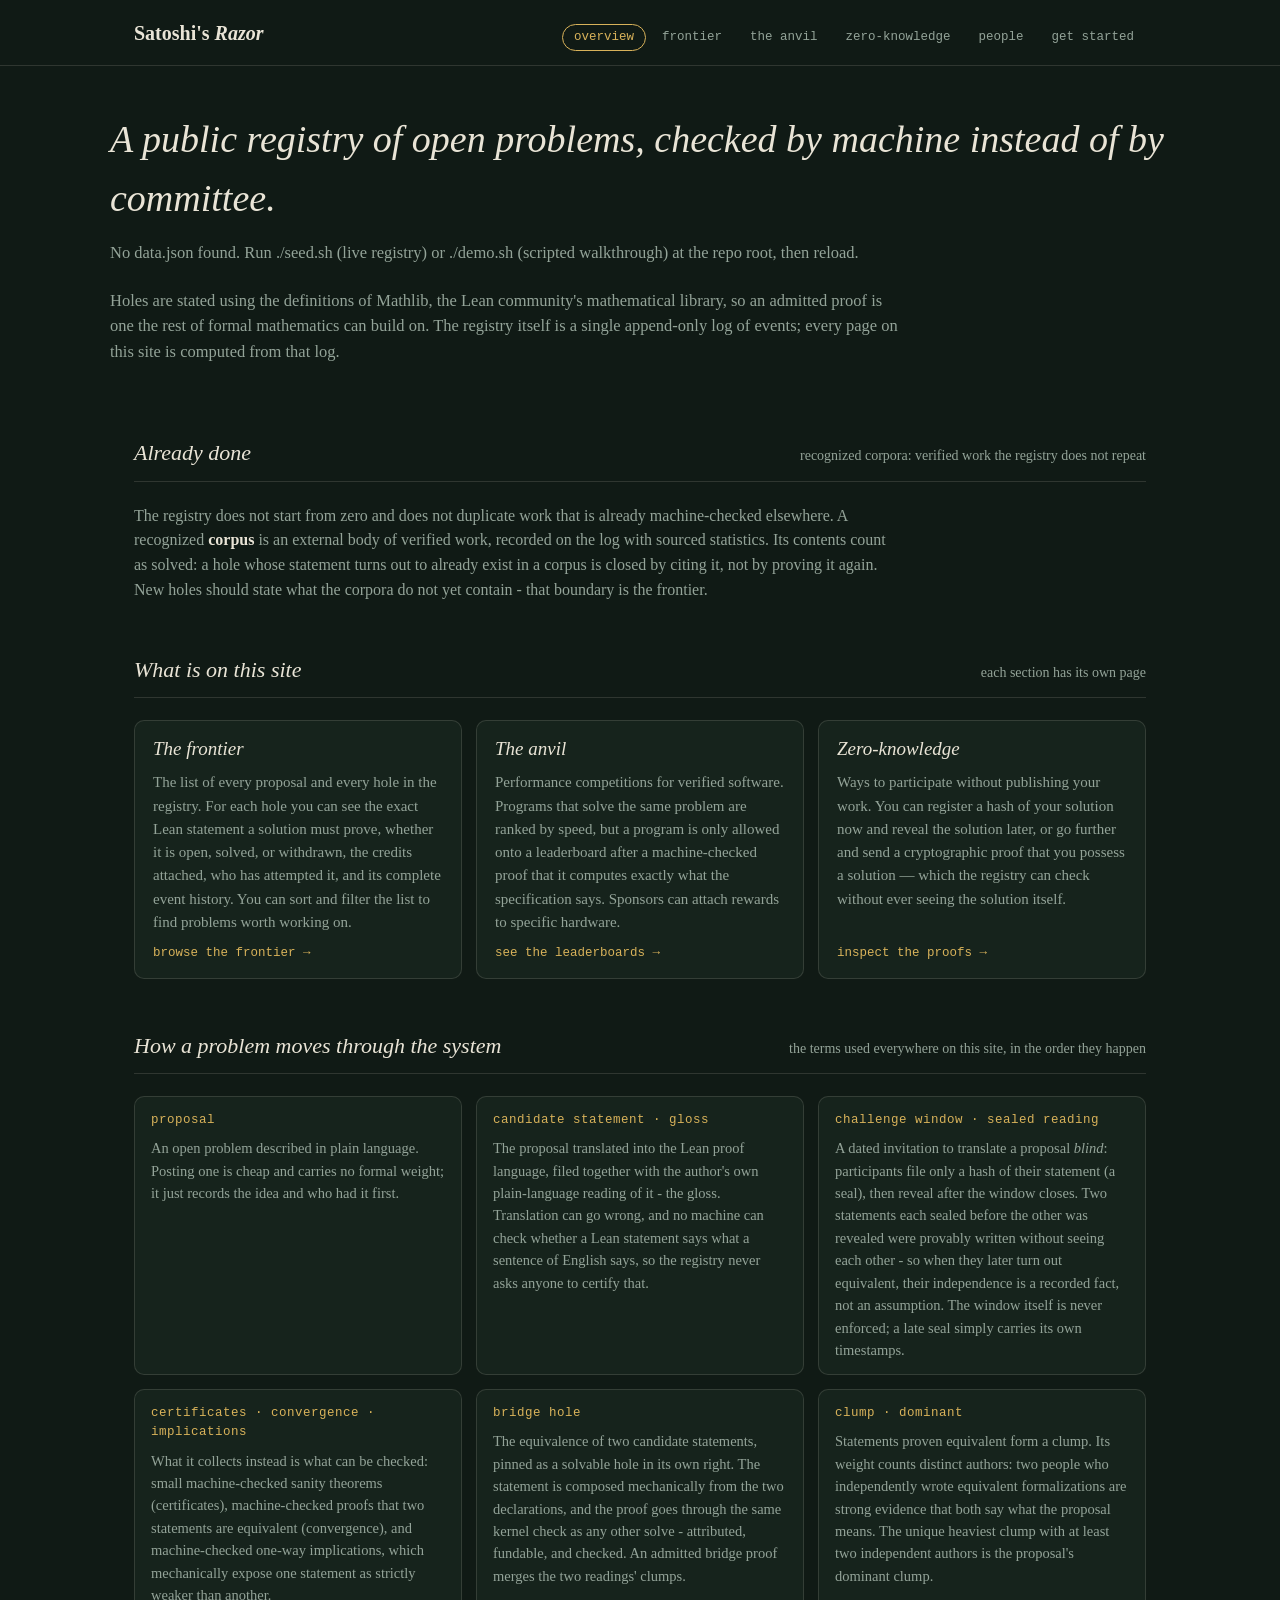
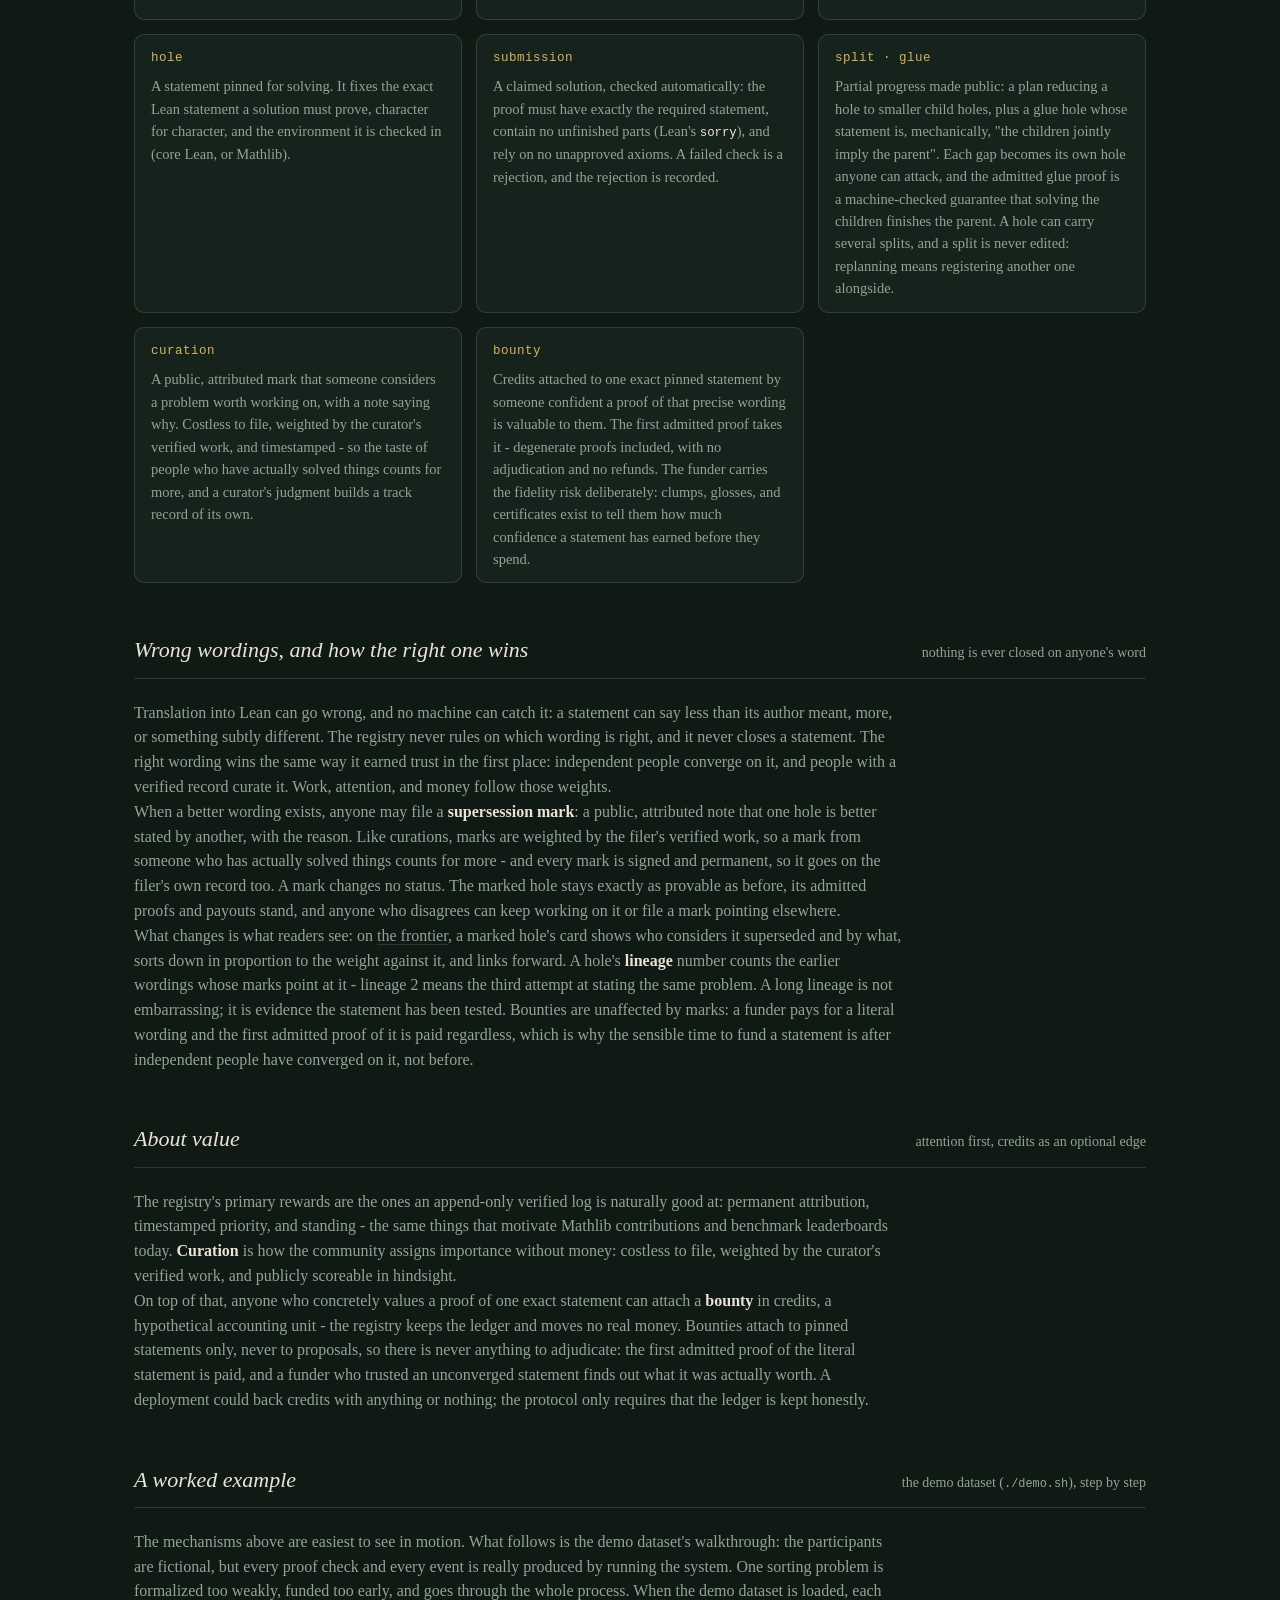
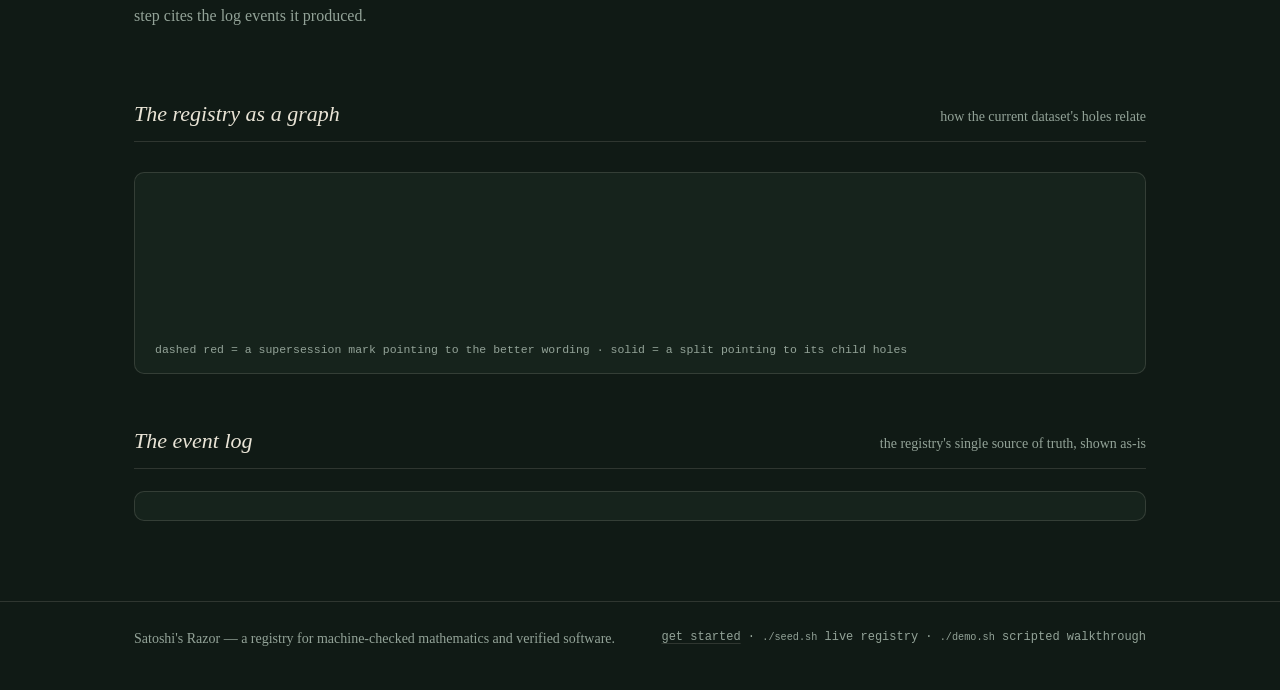
==== site/index.html @ 4e4a7354 "Challenge windows: sealed readings, provable independence, and bridge holes Convergence is only as s" ====
<!DOCTYPE html>
<html lang="en">
<head>
<meta charset="utf-8">
<meta name="viewport" content="width=device-width, initial-scale=1">
<title>Satoshi's Razor — the frontier registry</title>
<meta name="description" content="A public registry of open formal problems, checked by machine instead of by committee. Anyone - human or AI - can attempt a hole; admission is a kernel check, recorded on an append-only log.">
<meta property="og:title" content="Satoshi's Razor — the frontier registry">
<meta property="og:description" content="A public registry of open formal problems, checked by machine instead of by committee. Anyone - human or AI - can attempt a hole; admission is a kernel check, recorded on an append-only log.">
<link rel="icon" type="image/png" sizes="32x32" href="favicon.png">
<link rel="icon" type="image/svg+xml" href="favicon.svg">
<link rel="stylesheet" href="razor.css">
</head>
<body>

<header class="mast">
  <div class="wrap">
    <h1><a href="index.html">Satoshi's <span class="razor">Razor</span></a></h1>
    <nav class="pages"></nav>
  </div>
</header>

<div class="pagehead wrap">
  <h2>A public registry of open problems, checked by machine instead of by committee.</h2>
  <p class="lede">Satoshi's Razor coordinates many people and many AI systems working on formal mathematics
  and verified software at the same time. Its central object is the <strong>hole</strong>: an open problem
  stated precisely in the Lean proof language. Anyone can attempt one, and a claimed solution is checked
  automatically by the Lean proof checker - accepting it requires no trust in whoever sent it.</p>
  <p class="lede">Holes are stated using the definitions of Mathlib, the Lean community's mathematical
  library, so an admitted proof is one the rest of formal mathematics can build on. The registry itself is a
  single append-only log of events; every page on this site is computed from that log.</p>
  <div class="stats" id="stats"></div>
</div>

<section id="sec-featured" style="display:none">
  <div class="wrap">
    <div class="sec-head"><h3>One problem, up close</h3><span class="note">the hole with the largest registered reduction into subproblems</span></div>
    <div class="featured" id="featured"></div>
  </div>
</section>

<section>
  <div class="wrap">
    <div class="sec-head"><h3>Already done</h3><span class="note">recognized corpora: verified work the registry does not repeat</span></div>
    <p class="prose">The registry does not start from zero and does not duplicate work that is already
    machine-checked elsewhere. A recognized <strong>corpus</strong> is an external body of verified work,
    recorded on the log with sourced statistics. Its contents count as solved: a hole whose statement turns
    out to already exist in a corpus is closed by citing it, not by proving it again. New holes should state
    what the corpora do not yet contain - that boundary is the frontier.</p>
    <div class="corpus" id="corpora"></div>
  </div>
</section>

<section>
  <div class="wrap">
    <div class="sec-head"><h3>What is on this site</h3><span class="note">each section has its own page</span></div>
    <div class="overview">
      <div class="card">
        <h4>The frontier</h4>
        <p>The list of every proposal and every hole in the registry. For each hole you can see the exact
        Lean statement a solution must prove, whether it is open, solved, or withdrawn, the credits attached,
        who has attempted it, and its complete event history. You can sort and filter the list to find
        problems worth working on.</p>
        <a class="go" href="frontier.html">browse the frontier →</a>
      </div>
      <div class="card">
        <h4>The anvil</h4>
        <p>Performance competitions for verified software. Programs that solve the same problem are ranked
        by speed, but a program is only allowed onto a leaderboard after a machine-checked proof that it
        computes exactly what the specification says. Sponsors can attach rewards to specific hardware.</p>
        <a class="go" href="anvil.html">see the leaderboards →</a>
      </div>
      <div class="card">
        <h4>Zero-knowledge</h4>
        <p>Ways to participate without publishing your work. You can register a hash of your solution now
        and reveal the solution later, or go further and send a cryptographic proof that you possess a
        solution — which the registry can check without ever seeing the solution itself.</p>
        <a class="go" href="zk.html">inspect the proofs →</a>
      </div>
    </div>
  </div>
</section>

<section>
  <div class="wrap">
    <div class="sec-head"><h3>How a problem moves through the system</h3><span class="note">the terms used everywhere on this site, in the order they happen</span></div>
    <dl class="terms">
      <div><dt>proposal</dt>
        <dd>An open problem described in plain language. Posting one is cheap and carries no formal weight;
        it just records the idea and who had it first.</dd></div>
      <div><dt>candidate statement · gloss</dt>
        <dd>The proposal translated into the Lean proof language, filed together with the author's own
        plain-language reading of it - the gloss. Translation can go wrong, and no machine can check whether
        a Lean statement says what a sentence of English says, so the registry never asks anyone to certify
        that.</dd></div>
      <div><dt>challenge window · sealed reading</dt>
        <dd>A dated invitation to translate a proposal <em>blind</em>: participants file only a hash of
        their statement (a seal), then reveal after the window closes. Two statements each sealed before
        the other was revealed were provably written without seeing each other - so when they later turn
        out equivalent, their independence is a recorded fact, not an assumption. The window itself is
        never enforced; a late seal simply carries its own timestamps.</dd></div>
      <div><dt>certificates · convergence · implications</dt>
        <dd>What it collects instead is what can be checked: small machine-checked sanity theorems
        (certificates), machine-checked proofs that two statements are equivalent (convergence), and
        machine-checked one-way implications, which mechanically expose one statement as strictly weaker
        than another.</dd></div>
      <div><dt>bridge hole</dt>
        <dd>The equivalence of two candidate statements, pinned as a solvable hole in its own right. The
        statement is composed mechanically from the two declarations, and the proof goes through the same
        kernel check as any other solve - attributed, fundable, and checked. An admitted bridge proof
        merges the two readings' clumps.</dd></div>
      <div><dt>clump · dominant</dt>
        <dd>Statements proven equivalent form a clump. Its weight counts distinct authors: two people who
        independently wrote equivalent formalizations are strong evidence that both say what the proposal
        means. The unique heaviest clump with at least two independent authors is the proposal's dominant
        clump.</dd></div>
      <div><dt>hole</dt>
        <dd>A statement pinned for solving. It fixes the exact Lean statement a solution must prove,
        character for character, and the environment it is checked in (core Lean, or Mathlib).</dd></div>
      <div><dt>submission</dt>
        <dd>A claimed solution, checked automatically: the proof must have exactly the required statement,
        contain no unfinished parts (Lean's <code>sorry</code>), and rely on no unapproved axioms. A failed
        check is a rejection, and the rejection is recorded.</dd></div>
      <div><dt>split · glue</dt>
        <dd>Partial progress made public: a plan reducing a hole to smaller child holes, plus a glue hole
        whose statement is, mechanically, "the children jointly imply the parent". Each gap becomes its own
        hole anyone can attack, and the admitted glue proof is a machine-checked guarantee that solving the
        children finishes the parent. A hole can carry several splits, and a split is never edited:
        replanning means registering another one alongside.</dd></div>
      <div><dt>curation</dt>
        <dd>A public, attributed mark that someone considers a problem worth working on, with a note saying
        why. Costless to file, weighted by the curator's verified work, and timestamped - so the taste of
        people who have actually solved things counts for more, and a curator's judgment builds a track
        record of its own.</dd></div>
      <div><dt>bounty</dt>
        <dd>Credits attached to one exact pinned statement by someone confident a proof of that precise
        wording is valuable to them. The first admitted proof takes it - degenerate proofs included, with no
        adjudication and no refunds. The funder carries the fidelity risk deliberately: clumps, glosses, and
        certificates exist to tell them how much confidence a statement has earned before they spend.</dd></div>
    </dl>
  </div>
</section>

<section>
  <div class="wrap">
    <div class="sec-head"><h3>Wrong wordings, and how the right one wins</h3><span class="note">nothing is ever closed on anyone's word</span></div>
    <p class="prose">Translation into Lean can go wrong, and no machine can catch it: a statement can say
    less than its author meant, more, or something subtly different. The registry never rules on which
    wording is right, and it never closes a statement. The right wording wins the same way it earned trust
    in the first place: independent people converge on it, and people with a verified record curate it.
    Work, attention, and money follow those weights.</p>
    <p class="prose">When a better wording exists, anyone may file a <strong>supersession mark</strong>: a
    public, attributed note that one hole is better stated by another, with the reason. Like curations,
    marks are weighted by the filer's verified work, so a mark from someone who has actually solved things
    counts for more - and every mark is signed and permanent, so it goes on the filer's own record too. A
    mark changes no status. The marked hole stays exactly as provable as before, its admitted proofs and
    payouts stand, and anyone who disagrees can keep working on it or file a mark pointing elsewhere.</p>
    <p class="prose">What changes is what readers see: on <a href="frontier.html">the frontier</a>, a marked
    hole's card shows who considers it superseded and by what, sorts down in proportion to the weight
    against it, and links forward. A hole's <strong>lineage</strong> number counts the earlier wordings
    whose marks point at it - lineage 2 means the third attempt at stating the same problem. A long lineage
    is not embarrassing; it is evidence the statement has been tested. Bounties are unaffected by marks: a
    funder pays for a literal wording and the first admitted proof of it is paid regardless, which is why
    the sensible time to fund a statement is after independent people have converged on it, not before.</p>
  </div>
</section>

<section>
  <div class="wrap">
    <div class="sec-head"><h3>About value</h3><span class="note">attention first, credits as an optional edge</span></div>
    <p class="prose">The registry's primary rewards are the ones an append-only verified log is naturally
    good at: permanent attribution, timestamped priority, and standing - the same things that motivate
    Mathlib contributions and benchmark leaderboards today. <strong>Curation</strong> is how the community
    assigns importance without money: costless to file, weighted by the curator's verified work, and
    publicly scoreable in hindsight.</p>
    <p class="prose">On top of that, anyone who concretely values a proof of one exact statement can attach
    a <strong>bounty</strong> in credits, a hypothetical accounting unit - the registry keeps the ledger and
    moves no real money. Bounties attach to pinned statements only, never to proposals, so there is never
    anything to adjudicate: the first admitted proof of the literal statement is paid, and a funder who
    trusted an unconverged statement finds out what it was actually worth. A deployment could back credits
    with anything or nothing; the protocol only requires that the ledger is kept honestly.</p>
  </div>
</section>

<section id="example">
  <div class="wrap">
    <div class="sec-head"><h3>A worked example</h3><span class="note">the demo dataset (<code>./demo.sh</code>), step by step</span></div>
    <p class="prose">The mechanisms above are easiest to see in motion. What follows is the demo dataset's
    walkthrough: the participants are fictional, but every proof check and every event is really produced by
    running the system. One sorting problem is formalized too weakly, funded too early, and goes through the
    whole process. When the demo dataset is loaded, each step cites the log events it produced.</p>
    <div class="walkthrough" id="examplebody"></div>
  </div>
</section>

<section>
  <div class="wrap">
    <div class="sec-head"><h3>The registry as a graph</h3><span class="note">how the current dataset's holes relate</span></div>
    <div class="board">
      <svg id="graph" role="img" aria-label="Graph of the registry's holes: supersession marks pointing to better wordings, and splits pointing to their child holes."></svg>
      <div class="cap">dashed red = a supersession mark pointing to the better wording · solid = a split pointing to its child holes</div>
    </div>
  </div>
</section>

<section>
  <div class="wrap">
    <div class="sec-head"><h3>The event log</h3><span class="note">the registry's single source of truth, shown as-is</span></div>
    <div class="ledger" id="ledger" tabindex="0"></div>
  </div>
</section>

<footer>
  <div class="wrap">
    <span>Satoshi's Razor — a registry for machine-checked mathematics and verified software.</span>
    <span class="right"><a href="download.html">get started</a> · <code>./seed.sh</code> live registry · <code>./demo.sh</code> scripted walkthrough</span>
  </div>
</footer>

<script src="razor.js"></script>
<script>
loadData(S => {
  const holes = Object.values(S.holes);
  const pool = holes.reduce((a, h) => a + h.pool, 0)
    + Object.values(S.challenges).reduce((a, c) => a + c.pool + Object.values(c.arch_pools || {}).reduce((x, y) => x + y, 0), 0);
  // Lead with the numbers this dataset can actually back; a zero is not a
  // headline, so zero-valued stats are dropped rather than displayed.
  const backlogN = Object.values(S.proposals || {})
    .filter(p => !(p.statements || []).length && !curationWeight(S, p.id)).length;
  $('stats').innerHTML = [
    [S.events.length, 'events on the log'],
    [Object.keys(S.proposals || {}).length, 'proposals'],
    [backlogN, 'theorems awaiting formalization'],
    [holes.filter(h => h.status === 'open').length, 'holes open'],
    [holes.filter(h => h.status === 'solved').length, 'holes solved'],
    [(S.curations || []).length, 'curations filed'],
    [holes.filter(h => (h.superseded_by || []).length).length, 'statements marked superseded'],
    [pool, 'credits in bounties'],
  ].filter(([b]) => b > 0)
   .map(([b, l]) => `<div class="stat"><b>${b.toLocaleString()}</b>${l}</div>`).join('');

  // ── featured problem: the hole with the largest registered reduction ──
  const featured = holes
    .filter(h => (h.splits || []).length)
    .map(h => ({ h, size: h.splits.reduce((a, sp) => a + sp.children.length, 0) }))
    .sort((a, b) => b.size - a.size)[0]?.h;
  if (featured) {
    const sp = featured.splits.slice().sort((a, b) => b.children.length - a.children.length)[0];
    const parts = [...sp.children.map(([c, st]) => [c, st, '']), [sp.glue[0], sp.glue[1], ' (the glue: children jointly imply the parent)']];
    const done = parts.filter(([, st]) => st === 'solved').length;
    const informal = informalOf(S, featured);
    $('sec-featured').style.display = '';
    $('featured').innerHTML = `
      <div class="row1">${holeLink(featured.id)} ${chip(featured.status)}
        ${featured.env === 'mathlib' ? '<span class="badge blue">Mathlib environment</span>' : ''}</div>
      <h3>${esc(prettyMath(featured.title))}</h3>
      ${informal ? `<p class="informal">${esc(prettyMath(informal))}</p>` : ''}
      <p class="prose">Split ${esc(sp.id)}${sp.author ? ` by ${esc(sp.author)}` : ''} reduces it to
      ${sp.children.length} subproblem${sp.children.length > 1 ? 's' : ''} plus a machine-checked glue proof
      — ${done} of ${parts.length} part${parts.length > 1 ? 's' : ''} solved so far. Each part is a hole
      anyone can attack on its own:</p>
      <div class="parts">${parts.map(([c, st, note]) =>
        `<a class="part ${esc(st)}" href="hole.html?id=${encodeURIComponent(c)}" title="${esc((S.holes[c] || {}).title || c)}${esc(note)}">${st === 'solved' ? '✓' : '○'} ${esc(c)}</a>`).join('')}</div>
      <a class="go" href="hole.html?id=${encodeURIComponent(featured.id)}">the full record: the exact statement, every split, every attempt →</a>`;
  }

  const corpora = Object.values(S.corpora || {});
  $('corpora').innerHTML = corpora.map(c => `<article class="card">
    <h4><a href="${esc(c.url)}">${esc(c.name)}</a></h4>
    <div class="cstats">${c.stats.map(([k, v]) => `<span><b>${esc(v)}</b>${esc(k)}</span>`).join('')}</div>
    <p class="prop-body">${esc(c.note)}</p>
    <div class="src">source: ${esc(c.source)} · read on ${esc(c.as_of)}</div>
  </article>`).join('') || '<p class="lede">No corpora recognized yet.</p>';

  renderLedgerInto('ledger', S.events);

  // ── the worked example (demo dataset narrative) ─────────────────
  const seqOf = (pred) => S.events.filter(pred).map(e => `#${e.seq}`);
  const beats = [
    { tone: '', when: 'propose · curate', title: 'A problem is proposed, and a company flags why it matters',
      body: 'Proposal PRP-100 says: <em>“there is a provably correct sorting function.”</em> Posting it costs nothing and proves nothing; it records the idea and the date. sortware-inc curates it - a public, attributed note that a machine-checked sort is worth real money to them. Curation is costless, but it is signed and permanent, so a curator\'s judgment builds a track record.',
      evs: seqOf(e => (e.type === 'propose' && e.id === 'PRP-100') || (e.type === 'curate' && e.target === 'PRP-100')) },
    { tone: 'bad', when: 'formalize', title: 'dave\'s formalization says less than his gloss claims',
      body: 'dave translates the proposal into Lean as statement STM-101, filing it with his gloss: <em>“there is a function that sorts every list.”</em> But his Lean statement requires only that the function\'s output be <em>sorted</em> - it forgets to require that the output contain the same elements as the input. Nobody notices yet.',
      evs: seqOf(e => e.type === 'formalize' && e.id === 'STM-101') },
    { tone: 'bad', when: 'fund', title: 'sortware-inc trusts the gloss and puts a bounty on the exact statement',
      body: 'A bounty attaches to one pinned statement, never to a proposal, and it pays whoever proves the literal wording - no adjudication, no refunds. The frontier showed sortware-inc everything it needed: STM-101 was a clump of one, with no independent formalization agreeing with it. They funded 2,000 credits anyway.',
      evs: seqOf(e => e.type === 'fund' && e.target === 'RZR-103') },
    { tone: 'bad', when: 'submit · verify · payout', title: 'Ordinary proof search finds the two-line proof - and takes the bounty',
      body: 'mallory submits the function that returns the empty list for every input. An empty list is sorted, so this satisfies STM-101 exactly as written; the checker admits it in milliseconds and the check time goes on the log. mallory is paid the full 2,000 - correctly. sortware-inc paid for the literal statement and received exactly a proof of the literal statement. The loss lands on the party who chose to trust an unconverged wording, and the lesson is public and priced: fund a statement after a clump forms around it, not before. The registry never had to rule on anything.',
      evs: seqOf(e => e.submission === 'SUB-103' || (e.type === 'payout' && e.target === 'RZR-103')) },
    { tone: 'good', when: 'formalize ×2 · converge', title: 'Two people independently write the corrected statement, and a clump forms',
      body: 'alice and bob each formalize the corrected reading - the output is sorted <em>and</em> is a rearrangement of the input - without seeing each other\'s work, and each files their own gloss. Their statements even use different definitions of “sorted”. A machine-checked proof (<code>v2_convergence</code>) shows the two statements are equivalent, so they form one clump of weight 2: two independent authors. That is the strongest evidence this system can produce that a formalization is faithful. Sanity certificates are recorded alongside.',
      evs: seqOf(e => e.type === 'converge' || e.type === 'certify') },
    { tone: 'good', when: 'implies', title: 'The implication order places dave\'s statement strictly below the clump\'s',
      body: 'A machine-checked proof (<code>v2_implies_v1</code>) shows the clump\'s statement implies dave\'s. The converse has no proof - and cannot have an easy one, since dave\'s statement is satisfied by the empty-list function while the clump\'s demands a real sorting function. Strictly weaker, established by the kernel rather than by argument.',
      evs: seqOf(e => e.type === 'implies') },
    { tone: 'bad', when: 'supersede ×2', title: 'alice and bob mark the weak hole superseded - nothing closes',
      body: 'alice and bob each file a supersession mark: a public, attributed note that RZR-103 is better stated by RZR-103v2, the clump\'s hole, with the reason. The registry issued no verdict and closed nothing - RZR-103 stays provable, mallory\'s proof and payout stand, and the facts (proven true, weight 1, milliseconds to check, strictly weaker than the dominant clump) were already on the log for anyone to read. The marks just make the community\'s reading visible and weighted: readers see who considers the wording dead and why, and the frontier sorts it down accordingly.',
      evs: seqOf(e => e.type === 'supersede') },
    { tone: 'gold', when: 'fund · verify ×3 · payout', title: 'The funder waits for convergence this time - and the parts are solved',
      body: 'sortware-inc funds RZR-103v2, whose statement two people independently converged on. grace\'s machine-checked split reduces it to two child holes plus a glue proof; heidi solves the first child, ivan the second, and the main result follows from the glue. heidi\'s admitted proof of the pinned statement takes the bounty - by exactly the same no-adjudication rule that paid mallory. The rule did not change; the funder\'s information did.',
      evs: seqOf(e => ['SUB-103a', 'SUB-103b', 'SUB-103v2', 'SUB-103g'].includes(e.submission) || (e.type === 'fund' && e.target === 'RZR-103v2') || (e.type === 'payout' && e.target === 'RZR-103v2')) },
    { tone: '', when: 'submit · verify', title: 'An incomplete proof is rejected',
      body: 'Two related holes remain open, one carrying a small bounty and two curations. mallory attempts one with a proof that still contains Lean\'s <code>sorry</code> placeholder - an unfinished part. The checker detects it and rejects the submission. Rejections are recorded on the log like everything else.',
      evs: seqOf(e => e.submission === 'SUB-104x') },
    { tone: 'gold', when: 'commit · reveal · verify', title: 'Afterword: nina solves a hole without showing her work first',
      body: 'nina registers a hash of her proof file, which establishes when she had it without showing it to anyone. Later she reveals the file; the registry confirms it matches the hash, checks the proof, and accepts it. On the <a href="zk.html">zero-knowledge page</a>, peggy goes one step further and is paid without ever revealing her solution at all.',
      evs: seqOf(e => e.submission === 'SUB-106' || (e.type === 'commit' && e.id === 'SUB-106') || (e.type === 'reveal' && e.submission === 'SUB-106')) },
  ];
  $('examplebody').innerHTML = beats.map(b => `<div class="beat ${b.tone}">
    <div class="when">${esc(b.when)}</div>
    <h4>${b.title}</h4>
    <p>${b.body}</p>
    <div class="evs">${b.evs.map(x => `<span class="ev">event ${esc(x)}</span>`).join('')}</div>
  </div>`).join('');

  // ── the registry as a graph: supersession + split edges over ALL holes ──
  const byId = Object.fromEntries(holes.map(h => [h.id, h]));
  const edges = [];
  const seen = new Set();
  const addEdge = (from, to, kind) => {
    const key = `${from}|${to}|${kind}`;
    if (byId[to] && !seen.has(key)) { seen.add(key); edges.push({ from, to, kind }); }
  };
  for (const h of holes) {
    for (const [, r] of (h.superseded_by || [])) addEdge(h.id, r, 'supersede');
    for (const sp of (h.splits || []))
      for (const c of sp.children) addEdge(h.id, c[0], 'decompose');
  }
  const inGraph = new Set(edges.flatMap(e => [e.from, e.to]));
  if (!inGraph.size) { $('graph').closest('section').style.display = 'none'; }
  else {
    const depth = {};
    const dfs = (id) => {
      if (id in depth) return depth[id];
      const preds = edges.filter(e => e.to === id);
      depth[id] = preds.length ? 1 + Math.max(...preds.map(e => dfs(e.from))) : 0;
      return depth[id];
    };
    inGraph.forEach(dfs);
    const cols = {};
    inGraph.forEach(id => (cols[depth[id]] ||= []).push(id));
    const tallest = Math.max(...Object.values(cols).map(ids => ids.length));
    const W = 940, colW = W / Object.keys(cols).length, H = Math.max(250, tallest * 64);
    const pos = {};
    Object.entries(cols).forEach(([d, ids]) => {
      ids.sort();
      ids.forEach((id, i) => { pos[id] = { x: colW * d + colW / 2, y: (H / (ids.length + 1)) * (i + 1) + 14 }; });
    });
    const color = { open: 'var(--open)', solved: 'var(--solved)' };
    let svg = '';
    for (const e of edges) {
      const a = pos[e.from], b = pos[e.to];
      const mx = (a.x + b.x) / 2, wob = (e.to.charCodeAt(e.to.length - 1) % 2 ? 14 : -12);
      svg += `<path class="gedge ${e.kind}" d="M ${a.x + 62} ${a.y} Q ${mx} ${(a.y + b.y) / 2 + wob} ${b.x - 62} ${b.y}"/>`;
      if (e.kind === 'supersede')
        svg += `<text class="gedge-label" x="${mx}" y="${(a.y + b.y) / 2 + wob - 6}" text-anchor="middle">marked superseded by</text>`;
    }
    for (const id of inGraph) {
      const h = byId[id], p = pos[id];
      const [glyph] = CHIP[h.status];
      svg += `<a href="hole.html?id=${encodeURIComponent(id)}"><g class="gnode">
        <title>${esc(prettyMath(h.title))}</title>
        <ellipse cx="${p.x}" cy="${p.y}" rx="64" ry="26" fill="var(--bg)" stroke="${color[h.status]}" stroke-width="1.8"/>
        <text x="${p.x}" y="${p.y - 1}" text-anchor="middle">${esc(id)}</text>
        <text class="sub" x="${p.x}" y="${p.y + 13}" text-anchor="middle">${glyph} ${h.status}</text>
      </g></a>`;
    }
    $('graph').setAttribute('viewBox', `0 0 ${W} ${H + 20}`);
    $('graph').innerHTML = svg;
  }
});
</script>
</body>
</html>
---- site/razor.css ----
:root {
  --bg: #101A15;
  --surface: #16231C;
  --surface-2: #1B2B22;
  --chalk: #E9E4D6;
  --muted: #93A398;
  --faint: rgba(233, 228, 214, 0.14);
  --solved: #348AC9;
  --open: #B98A24;
  --danger: #C85850;
  --gold: #D8B25A;
  --serif: "Iowan Old Style", Palatino, "Palatino Linotype", Georgia, serif;
  --mono: "SF Mono", ui-monospace, Menlo, Consolas, monospace;
}
* { box-sizing: border-box; margin: 0; }
html { scroll-behavior: smooth; }
@media (prefers-reduced-motion: reduce) { html { scroll-behavior: auto; } }
body { background: var(--bg); color: var(--chalk); font-family: var(--serif); font-size: 17px; line-height: 1.55; }
a { color: inherit; text-decoration-color: var(--faint); text-underline-offset: 3px; }
a:hover { text-decoration-color: var(--gold); }
:focus-visible { outline: 2px solid var(--gold); outline-offset: 2px; border-radius: 2px; }
code { font-family: var(--mono); font-size: 0.85em; }
.wrap { max-width: 1060px; margin: 0 auto; padding: 0 24px; }

/* masthead + nav */
header.mast { border-bottom: 1px solid var(--faint); padding: 18px 0 14px; }
.mast .wrap { display: flex; align-items: baseline; gap: 18px; flex-wrap: wrap; }
.mast h1 { font-size: 20px; font-weight: 600; white-space: nowrap; }
.mast h1 .razor { font-style: italic; }
.mast h1 a { text-decoration: none; }
nav.pages { display: flex; gap: 4px; flex-wrap: wrap; margin-left: auto; font-family: var(--mono); font-size: 12.5px; }
nav.pages a { padding: 3px 11px; border-radius: 999px; text-decoration: none; color: var(--muted); border: 1px solid transparent; }
nav.pages a:hover { color: var(--chalk); border-color: var(--faint); }
nav.pages a.here { color: var(--gold); border-color: var(--gold); }

/* page head */
.pagehead { padding: 44px 0 6px; }
.pagehead h2 { font-size: clamp(26px, 4vw, 38px); font-weight: 500; font-style: italic; }
.pagehead p.lede { color: var(--muted); max-width: 48em; margin-top: 12px; font-size: 16.5px; }
.pagehead p.lede code { color: var(--chalk); }

section { padding: 40px 0 10px; }
.sec-head { display: flex; align-items: baseline; gap: 14px; border-bottom: 1px solid var(--faint); padding-bottom: 10px; margin-bottom: 22px; }
.sec-head h3 { font-size: 22px; font-weight: 500; font-style: italic; }
.sec-head .note { margin-left: auto; color: var(--muted); font-size: 14px; }

/* chips + badges */
.chip { display: inline-flex; align-items: center; gap: 6px; font-family: var(--mono); font-size: 11px; letter-spacing: 0.06em; padding: 2px 9px; border-radius: 999px; border: 1px solid; text-transform: uppercase; white-space: nowrap; }
.chip.open   { color: var(--open);   border-color: var(--open); }
.chip.solved { color: var(--solved); border-color: var(--solved); }
.badge { display: inline-block; font-family: var(--mono); font-size: 10.5px; color: var(--muted); border: 1px solid var(--faint); border-radius: 4px; padding: 1px 7px; margin-right: 5px; }
.badge.gold { color: var(--gold); border-color: var(--gold); }
.badge.blue { color: var(--solved); border-color: var(--solved); }
.badge.red { color: var(--danger); border-color: var(--danger); }

/* cards */
.cards { display: grid; grid-template-columns: repeat(auto-fill, minmax(320px, 1fr)); gap: 14px; }
.card { background: var(--surface); border: 1px solid var(--faint); border-radius: 10px; padding: 16px 18px 14px; display: flex; flex-direction: column; gap: 10px; transition: border-color 0.15s ease; }
.card:hover { border-color: rgba(233,228,214,0.3); }
.card .row1 { display: flex; align-items: center; gap: 10px; flex-wrap: wrap; }
.card .hid { font-family: var(--mono); font-size: 12.5px; color: var(--muted); }
.card .pool { margin-left: auto; font-family: var(--mono); font-size: 12px; color: var(--gold); }
.card h4 { font-size: 16.5px; font-weight: 500; line-height: 1.3; }
.card pre { font-family: var(--mono); font-size: 11.5px; line-height: 1.5; color: var(--muted); background: var(--bg); border: 1px solid var(--faint); border-radius: 6px; padding: 9px 11px; overflow-x: auto; white-space: pre-wrap; word-break: break-word; }
.card .meta { font-family: var(--mono); font-size: 11.5px; color: var(--muted); display: flex; flex-direction: column; gap: 3px; }
.card .meta .ok { color: var(--solved); }
.card .meta .bad { color: var(--danger); }
.card.wide { grid-column: 1 / -1; }

/* index overview cards */
.overview { display: grid; grid-template-columns: repeat(auto-fit, minmax(min(300px, 100%), 1fr)); gap: 14px; }
.overview .card h4 { font-size: 19px; font-style: italic; }
.overview .card p { color: var(--muted); font-size: 15px; flex: 1; }
.overview .card .go { font-family: var(--mono); font-size: 12.5px; color: var(--gold); text-decoration: none; }
.overview .card .go:hover { text-decoration: underline; }

/* stats */
.stats { display: flex; gap: 34px; margin-top: 26px; flex-wrap: wrap; }
.stat { font-family: var(--mono); font-size: 13px; color: var(--muted); }
.stat b { display: block; font-size: 26px; color: var(--chalk); font-weight: 500; }

/* controls */
.controls { display: flex; gap: 10px; align-items: center; flex-wrap: wrap; margin-bottom: 18px; font-family: var(--mono); font-size: 13px; }
.controls label { color: var(--muted); }
.controls select, .controls input {
  background: var(--surface); color: var(--chalk); border: 1px solid var(--faint);
  border-radius: 6px; padding: 6px 10px; font-family: var(--mono); font-size: 13px;
}
.controls input { min-width: 180px; }

/* history timeline inside details */
details.hist { margin-top: 4px; }
details.hist summary { cursor: pointer; font-family: var(--mono); font-size: 11.5px; color: var(--muted); }
details.hist summary:hover { color: var(--chalk); }
.timeline { border-left: 2px solid var(--faint); margin: 10px 0 4px 5px; padding-left: 16px; display: flex; flex-direction: column; gap: 8px; }
.tl { font-family: var(--mono); font-size: 11.5px; color: var(--muted); position: relative; }
.tl::before { content: ""; position: absolute; left: -21px; top: 5px; width: 7px; height: 7px; border-radius: 50%; background: var(--bg); border: 1.5px solid var(--muted); }
.tl .k { color: var(--chalk); }
.tl.good::before { border-color: var(--solved); }
.tl.bad::before { border-color: var(--danger); }
.tl.gold::before { border-color: var(--gold); }

/* tables */
table.data { width: 100%; border-collapse: collapse; font-family: var(--mono); font-size: 12px; }
table.data th { text-align: left; color: var(--muted); font-weight: 400; text-transform: uppercase; letter-spacing: 0.06em; font-size: 10.5px; padding: 6px 10px; border-bottom: 1px solid var(--faint); }
table.data td { padding: 6px 10px; border-bottom: 1px solid rgba(233,228,214,0.06); }
table.data tr:hover td { background: var(--surface-2); }
.tablewrap { overflow-x: auto; background: var(--surface); border: 1px solid var(--faint); border-radius: 10px; padding: 6px 8px 10px; }

/* leaderboards */
.anvils { display: grid; grid-template-columns: repeat(auto-fit, minmax(min(440px, 100%), 1fr)); gap: 16px; }
.anvil { background: var(--surface); border: 1px solid var(--faint); border-radius: 10px; padding: 18px 20px; }
.anvil .row1 { display: flex; align-items: baseline; gap: 12px; flex-wrap: wrap; }
.anvil h4 { font-size: 19px; font-weight: 550; }
.anvil .ob { font-family: var(--mono); font-size: 11px; color: var(--muted); margin: 6px 0 4px; word-break: break-word; }
.lb { margin-top: 14px; }
.lb .lb-title { font-family: var(--mono); font-size: 11.5px; letter-spacing: 0.07em; text-transform: uppercase; color: var(--muted); margin-bottom: 8px; }
.lb .rowbar { display: grid; grid-template-columns: 150px 1fr 92px; align-items: center; gap: 10px; padding: 4px 0; border-radius: 4px; }
.lb .rowbar:hover { background: var(--surface-2); }
.lb .who { font-family: var(--mono); font-size: 12.5px; overflow: hidden; text-overflow: ellipsis; white-space: nowrap; }
.lb .who .crown { color: var(--gold); }
.lb .track { height: 14px; position: relative; }
.lb .bar { position: absolute; inset: 0 auto 0 0; border-radius: 0 4px 4px 0; background: var(--solved); min-width: 3px; }
.lb .rowbar.ref .bar { background: var(--muted); opacity: 0.55; }
.lb .val { font-family: var(--mono); font-size: 12px; color: var(--muted); text-align: right; }
.anvil .foot { margin-top: 12px; font-family: var(--mono); font-size: 11px; color: var(--muted); }
.anvil .foot .ok { color: var(--solved); }

/* worked-example walkthrough (overview) */
.walkthrough { border-left: 2px solid var(--faint); margin-left: 8px; padding-left: 26px; display: flex; flex-direction: column; gap: 26px; margin-top: 18px; }
.beat { position: relative; max-width: 46em; }
.beat::before { content: ""; position: absolute; left: -33px; top: 6px; width: 11px; height: 11px; border-radius: 50%; background: var(--bg); border: 2px solid var(--muted); }
.beat.good::before { border-color: var(--solved); }
.beat.bad::before  { border-color: var(--danger); }
.beat.gold::before { border-color: var(--gold); }
.beat .when { font-family: var(--mono); font-size: 11px; color: var(--muted); letter-spacing: 0.05em; text-transform: uppercase; }
.beat h4 { font-size: 18px; font-weight: 550; margin: 3px 0 6px; }
.beat p { color: var(--muted); font-size: 15.5px; }
.beat p code { color: var(--chalk); }
.beat .evs { margin-top: 8px; display: flex; gap: 6px; flex-wrap: wrap; }
.beat .ev { font-family: var(--mono); font-size: 10.5px; color: var(--muted); border: 1px solid var(--faint); border-radius: 4px; padding: 1px 7px; }

/* chalk graph */
.board { background: var(--surface); border: 1px solid var(--faint); border-radius: 10px; margin-top: 30px; padding: 10px 6px 2px; overflow-x: auto; }
.board svg { display: block; min-width: 640px; width: 100%; height: auto; }
.board .cap { font-family: var(--mono); font-size: 11.5px; color: var(--muted); padding: 8px 14px 12px; }
.gnode text { font-family: var(--mono); font-size: 12px; fill: var(--chalk); }
.gnode text.sub { fill: var(--muted); font-size: 10.5px; }
.gedge { stroke: var(--faint); stroke-width: 1.6; fill: none; }
.gedge.supersede { stroke: var(--danger); stroke-dasharray: 5 5; opacity: 0.75; }
.gedge-label { font-family: var(--mono); font-size: 10px; fill: var(--muted); }
@media (prefers-reduced-motion: no-preference) {
  .gedge { stroke-dasharray: 600; stroke-dashoffset: 600; animation: draw 1.4s ease forwards 0.2s; }
  .gedge.supersede { stroke-dasharray: 5 5; stroke-dashoffset: 0; animation: none; }
  @keyframes draw { to { stroke-dashoffset: 0; } }
}

/* entity links + detail pages */
a.cardlink { color: inherit; text-decoration: none; }
a.cardlink:hover { text-decoration: underline; text-underline-offset: 3px; }
.board svg a { cursor: pointer; }
a.idlink { color: var(--chalk); font-family: var(--mono); text-decoration: none; border-bottom: 1px dotted var(--faint); }
a.idlink:hover { border-bottom-color: var(--chalk); }
.detail-head .row1 { display: flex; align-items: center; gap: 10px; flex-wrap: wrap; margin-bottom: 6px; }
.kv { display: grid; grid-template-columns: max-content 1fr; gap: 6px 18px; font-size: 14.5px; color: var(--muted); max-width: 52em; }
.kv .k { font-family: var(--mono); font-size: 12px; color: var(--muted); padding-top: 2px; }
.kv .v { color: var(--chalk); }
.leandef { margin-bottom: 14px; }
.leandef .name { font-family: var(--mono); font-size: 12px; color: var(--muted); margin-bottom: 4px; }
.leandef pre { background: var(--surface); border: 1px solid var(--faint); border-radius: 8px; padding: 12px 16px; font-family: var(--mono); font-size: 12.5px; line-height: 1.65; overflow-x: auto; white-space: pre; color: var(--chalk); }

/* pinned lean source on hole cards */
.card .leansrc { max-height: 340px; overflow: auto; margin-top: 8px; }

/* ledger */
.ledger { background: var(--surface); border: 1px solid var(--faint); border-radius: 10px; font-family: var(--mono); font-size: 12px; line-height: 1.75; padding: 14px 18px; max-height: 420px; overflow: auto; }
.ledger .l { display: flex; gap: 12px; color: var(--muted); white-space: nowrap; }
.ledger .seq { color: var(--faint); min-width: 3ch; text-align: right; }
.ledger .k { min-width: 16ch; }
.ledger .k.verdict-true { color: var(--solved); }
.ledger .k.verdict-false { color: var(--danger); }
.ledger .k.slash, .ledger .k.supersede { color: var(--danger); }
.ledger .k.payout, .ledger .k.fund { color: var(--gold); }

/* prose + code blocks (download / explainers) */
.prose { max-width: 48em; color: var(--muted); font-size: 16px; }
.prose h4 { color: var(--chalk); font-size: 18px; margin: 22px 0 8px; font-weight: 550; }
.prose p { margin-bottom: 12px; }
.prose strong { color: var(--chalk); font-weight: 550; }
.codeblock { background: var(--bg); border: 1px solid var(--faint); border-radius: 8px; padding: 12px 16px; font-family: var(--mono); font-size: 12.5px; line-height: 1.7; color: var(--chalk); overflow-x: auto; margin: 10px 0 16px; white-space: pre; }
.codeblock .c { color: var(--muted); }

.lede { color: var(--muted); max-width: 46em; margin-bottom: 22px; font-size: 16px; }
.lede code { color: var(--chalk); }
footer { border-top: 1px solid var(--faint); margin-top: 70px; padding: 26px 0 42px; color: var(--muted); font-size: 14px; }
footer .wrap { display: flex; gap: 24px; flex-wrap: wrap; }
footer .right { margin-left: auto; font-family: var(--mono); font-size: 12px; }

/* dataset banner: shown only on the demo dataset */
.dataset-banner { background: rgba(185, 138, 36, 0.12); border-bottom: 1px solid var(--open); }
.dataset-banner .wrap { padding: 8px 0; font-size: 13px; color: var(--muted); }
.dataset-banner strong { color: var(--open); }
.dataset-banner code { color: var(--chalk); }

/* corpus panel: recognized external bodies of verified work */
.corpus { display: grid; grid-template-columns: repeat(auto-fit, minmax(280px, 1fr)); gap: 14px; }
.corpus .card h4 a { text-decoration: none; }
.corpus .cstats { display: flex; flex-wrap: wrap; gap: 6px 18px; margin: 10px 0 8px; }
.corpus .cstats span { font-size: 13px; color: var(--muted); }
.corpus .cstats b { color: var(--chalk); font-weight: 600; margin-right: 5px; }
.corpus .src { font-size: 12px; color: var(--muted); font-family: var(--mono); overflow-wrap: anywhere; }

/* proposal cards on the frontier */
.card .prop-body { color: var(--muted); font-size: 14px; line-height: 1.55; overflow-wrap: anywhere; }

/* clumps: candidate statements grouped by proven equivalence */
.clump { border: 1px solid var(--faint); border-radius: 6px; padding: 10px 12px; margin: 10px 0; }
.clump .row1 { margin-bottom: 6px; }
.clump-member { padding: 6px 0 2px; border-top: 1px dashed var(--faint); }
.clump-member:first-of-type { border-top: 0; }
.clump-member .prop-body { margin: 3px 0 0; }

/* the terms glossary (index): one card per term instead of a wall of prose */
dl.terms { display: grid; grid-template-columns: repeat(auto-fill, minmax(min(300px, 100%), 1fr)); gap: 14px; margin: 0; }
dl.terms > div { background: var(--surface); border: 1px solid var(--faint); border-radius: 10px; padding: 14px 16px 12px; }
dl.terms dt { font-family: var(--mono); font-size: 12.5px; color: var(--gold); letter-spacing: 0.04em; margin-bottom: 7px; }
dl.terms dd { margin: 0; color: var(--muted); font-size: 14.5px; line-height: 1.55; }
dl.terms dd code { color: var(--chalk); }

/* lean syntax highlighting (hiLean in razor.js) */
.lk { color: #79A8CF; }
.lc { color: var(--muted); font-style: italic; opacity: 0.85; }
.lstr { color: var(--gold); }
.lsorry { color: var(--danger); font-weight: 600; }
a.mlink { color: var(--solved); text-decoration: underline dotted; text-underline-offset: 3px; }
a.mlink:hover { text-decoration-style: solid; text-decoration-color: var(--solved); }

/* rejected / forged chips */
.chip.bad { color: var(--danger); border-color: var(--danger); }

/* the informal statement, shown before the Lean */
.informal { color: var(--chalk); font-size: 15px; line-height: 1.5; max-width: 46em; }
.card .informal { color: var(--muted); font-size: 14px; }

/* featured problem (index) */
.featured { background: var(--surface); border: 1px solid var(--faint); border-radius: 10px; padding: 22px 24px 18px; margin-top: 26px; }
.featured h3 { font-size: 24px; font-weight: 500; font-style: italic; margin: 4px 0 8px; }
.featured .informal { margin: 8px 0 14px; }
.featured .parts { display: flex; flex-wrap: wrap; gap: 8px; margin: 12px 0 4px; }
.featured .part { font-family: var(--mono); font-size: 11.5px; border: 1px solid var(--faint); border-radius: 6px; padding: 4px 9px; color: var(--muted); text-decoration: none; }
.featured .part.solved { color: var(--solved); border-color: var(--solved); }
.featured .part.open { color: var(--open); border-color: var(--open); }
.featured .go { font-family: var(--mono); font-size: 12.5px; color: var(--gold); text-decoration: none; }
.featured .go:hover { text-decoration: underline; }

/* verify-it-yourself box on hole pages */
.verify { margin-top: 10px; }
.verify .codeblock { margin: 8px 0 6px; }
.verify .note { font-size: 12.5px; color: var(--muted); font-family: var(--mono); overflow-wrap: anywhere; }

/* backlog rows on the frontier */
.backlog-row { display: flex; align-items: baseline; gap: 10px; padding: 7px 0 5px; border-top: 1px dashed var(--faint); }
.backlog-row:first-of-type { border-top: 0; }
.backlog-row .cardlink { flex: 1; }
.backlog-row .src-link { font-family: var(--mono); font-size: 11px; color: var(--muted); white-space: nowrap; }

/* splits: registered plans reducing a hole to child holes + a glue hole */
.card .split { border: 1px solid var(--faint); border-left: 3px solid var(--open); border-radius: 6px;
  padding: 8px 12px; margin: 10px 0 0; display: flex; flex-direction: column; gap: 3px;
  font-size: 13px; color: var(--muted); }
.card .split .k { color: var(--chalk); font-family: var(--mono); }
.card .split .note { font-style: italic; }
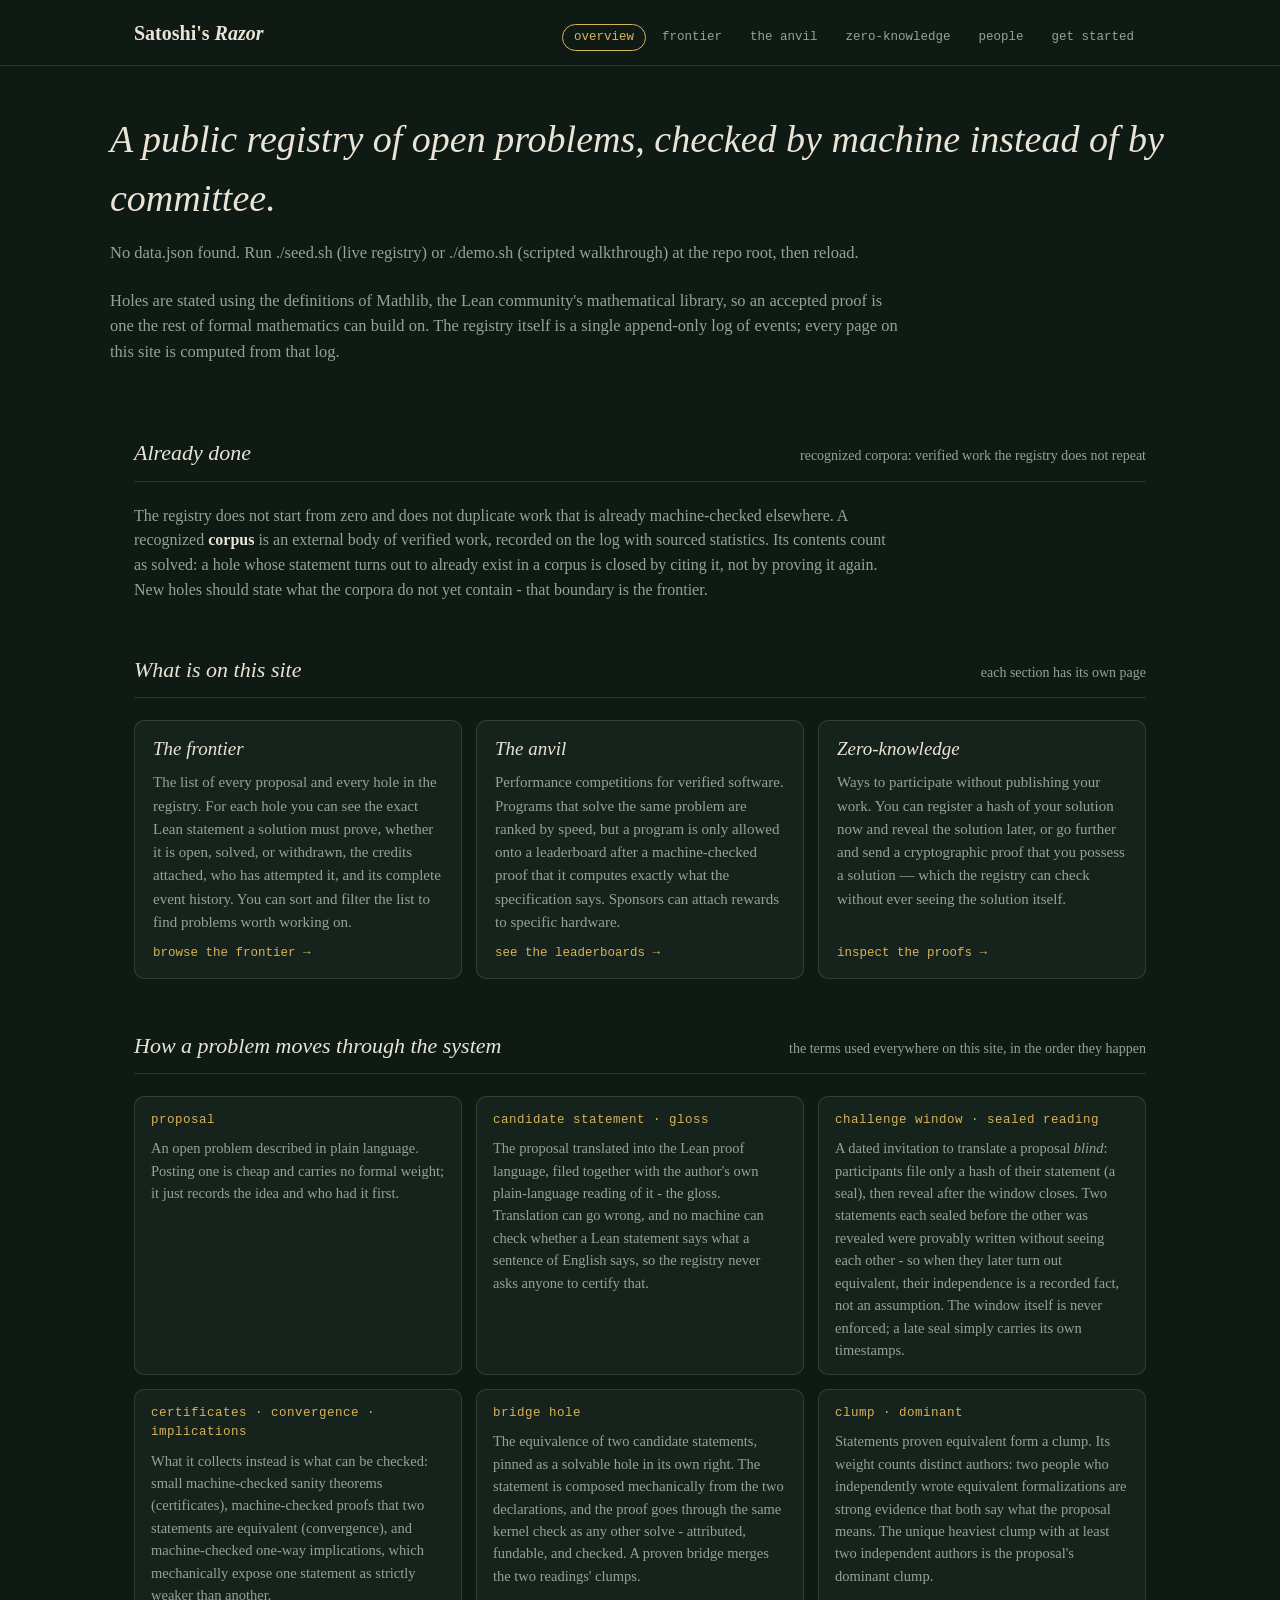
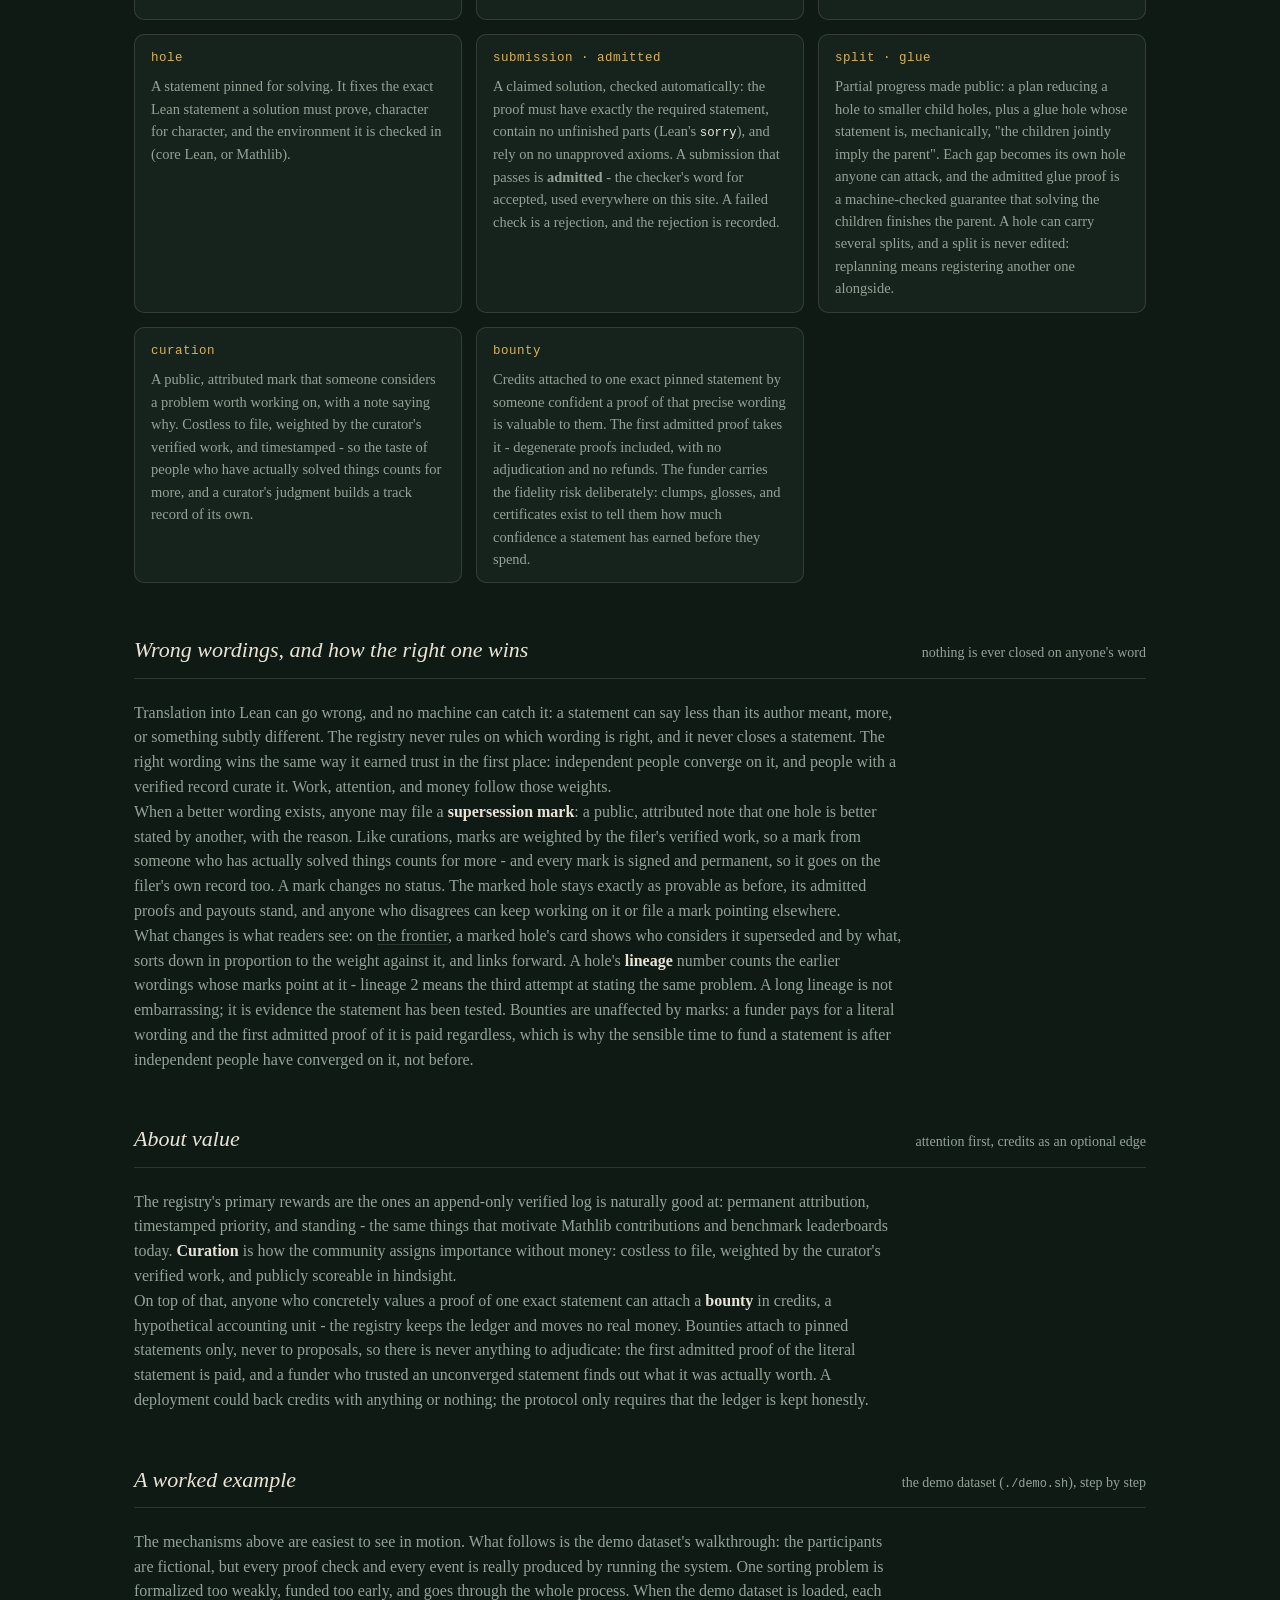
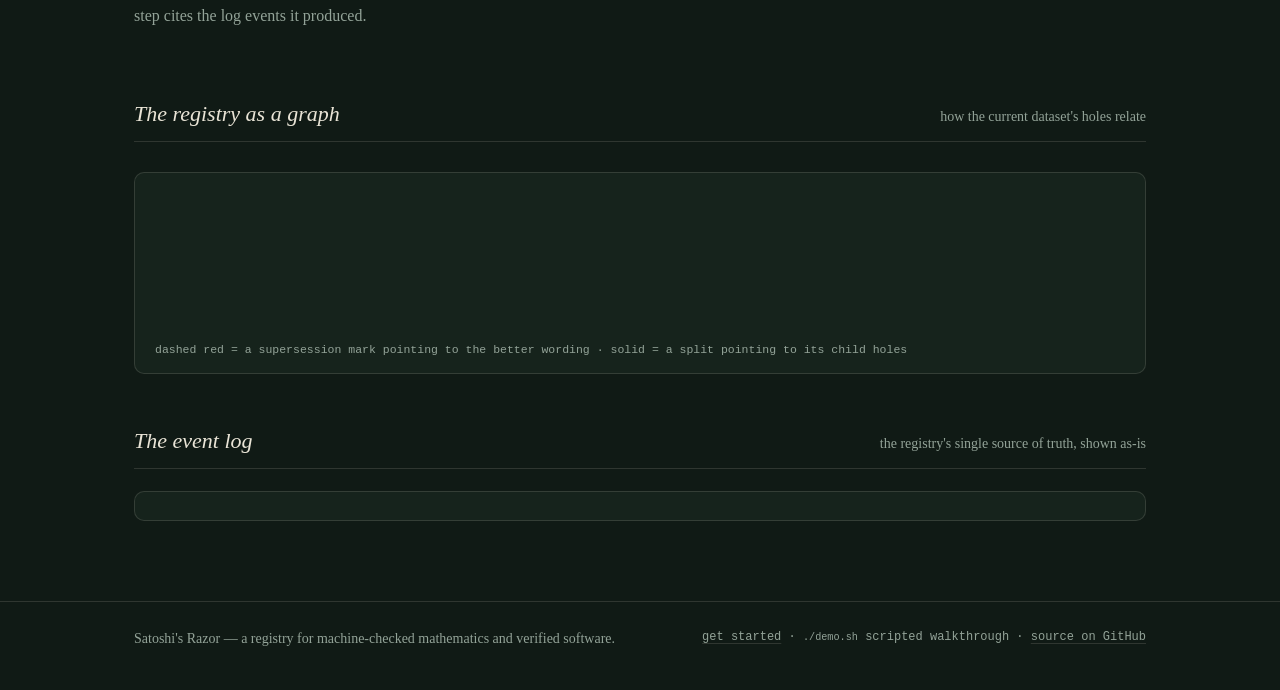
==== commit fb255320: "Production pass: participation path, auto-import verification, CLI and site fixes An end-to-end walk" ====
--- a/site/index.html
+++ b/site/index.html
@@ -27,7 +27,7 @@
   stated precisely in the Lean proof language. Anyone can attempt one, and a claimed solution is checked
   automatically by the Lean proof checker - accepting it requires no trust in whoever sent it.</p>
   <p class="lede">Holes are stated using the definitions of Mathlib, the Lean community's mathematical
-  library, so an admitted proof is one the rest of formal mathematics can build on. The registry itself is a
+  library, so an accepted proof is one the rest of formal mathematics can build on. The registry itself is a
   single append-only log of events; every page on this site is computed from that log.</p>
   <div class="stats" id="stats"></div>
 </div>
@@ -107,7 +107,7 @@
       <div><dt>bridge hole</dt>
         <dd>The equivalence of two candidate statements, pinned as a solvable hole in its own right. The
         statement is composed mechanically from the two declarations, and the proof goes through the same
-        kernel check as any other solve - attributed, fundable, and checked. An admitted bridge proof
+        kernel check as any other solve - attributed, fundable, and checked. A proven bridge
         merges the two readings' clumps.</dd></div>
       <div><dt>clump · dominant</dt>
         <dd>Statements proven equivalent form a clump. Its weight counts distinct authors: two people who
@@ -117,10 +117,11 @@
       <div><dt>hole</dt>
         <dd>A statement pinned for solving. It fixes the exact Lean statement a solution must prove,
         character for character, and the environment it is checked in (core Lean, or Mathlib).</dd></div>
-      <div><dt>submission</dt>
+      <div><dt>submission · admitted</dt>
         <dd>A claimed solution, checked automatically: the proof must have exactly the required statement,
-        contain no unfinished parts (Lean's <code>sorry</code>), and rely on no unapproved axioms. A failed
-        check is a rejection, and the rejection is recorded.</dd></div>
+        contain no unfinished parts (Lean's <code>sorry</code>), and rely on no unapproved axioms. A
+        submission that passes is <strong>admitted</strong> - the checker's word for accepted, used
+        everywhere on this site. A failed check is a rejection, and the rejection is recorded.</dd></div>
       <div><dt>split · glue</dt>
         <dd>Partial progress made public: a plan reducing a hole to smaller child holes, plus a glue hole
         whose statement is, mechanically, "the children jointly imply the parent". Each gap becomes its own
@@ -213,7 +214,7 @@
 <footer>
   <div class="wrap">
     <span>Satoshi's Razor — a registry for machine-checked mathematics and verified software.</span>
-    <span class="right"><a href="download.html">get started</a> · <code>./seed.sh</code> live registry · <code>./demo.sh</code> scripted walkthrough</span>
+    <span class="right"><a href="download.html">get started</a> · <code>./demo.sh</code> scripted walkthrough</span>
   </div>
 </footer>
 
@@ -233,6 +234,7 @@
     [backlogN, 'theorems awaiting formalization'],
     [holes.filter(h => h.status === 'open').length, 'holes open'],
     [holes.filter(h => h.status === 'solved').length, 'holes solved'],
+    [Object.values(S.proposals || {}).filter(p => activeRound(S, p)).length, 'challenge windows open'],
     [(S.curations || []).length, 'curations filed'],
     [holes.filter(h => (h.superseded_by || []).length).length, 'statements marked superseded'],
     [pool, 'credits in bounties'],
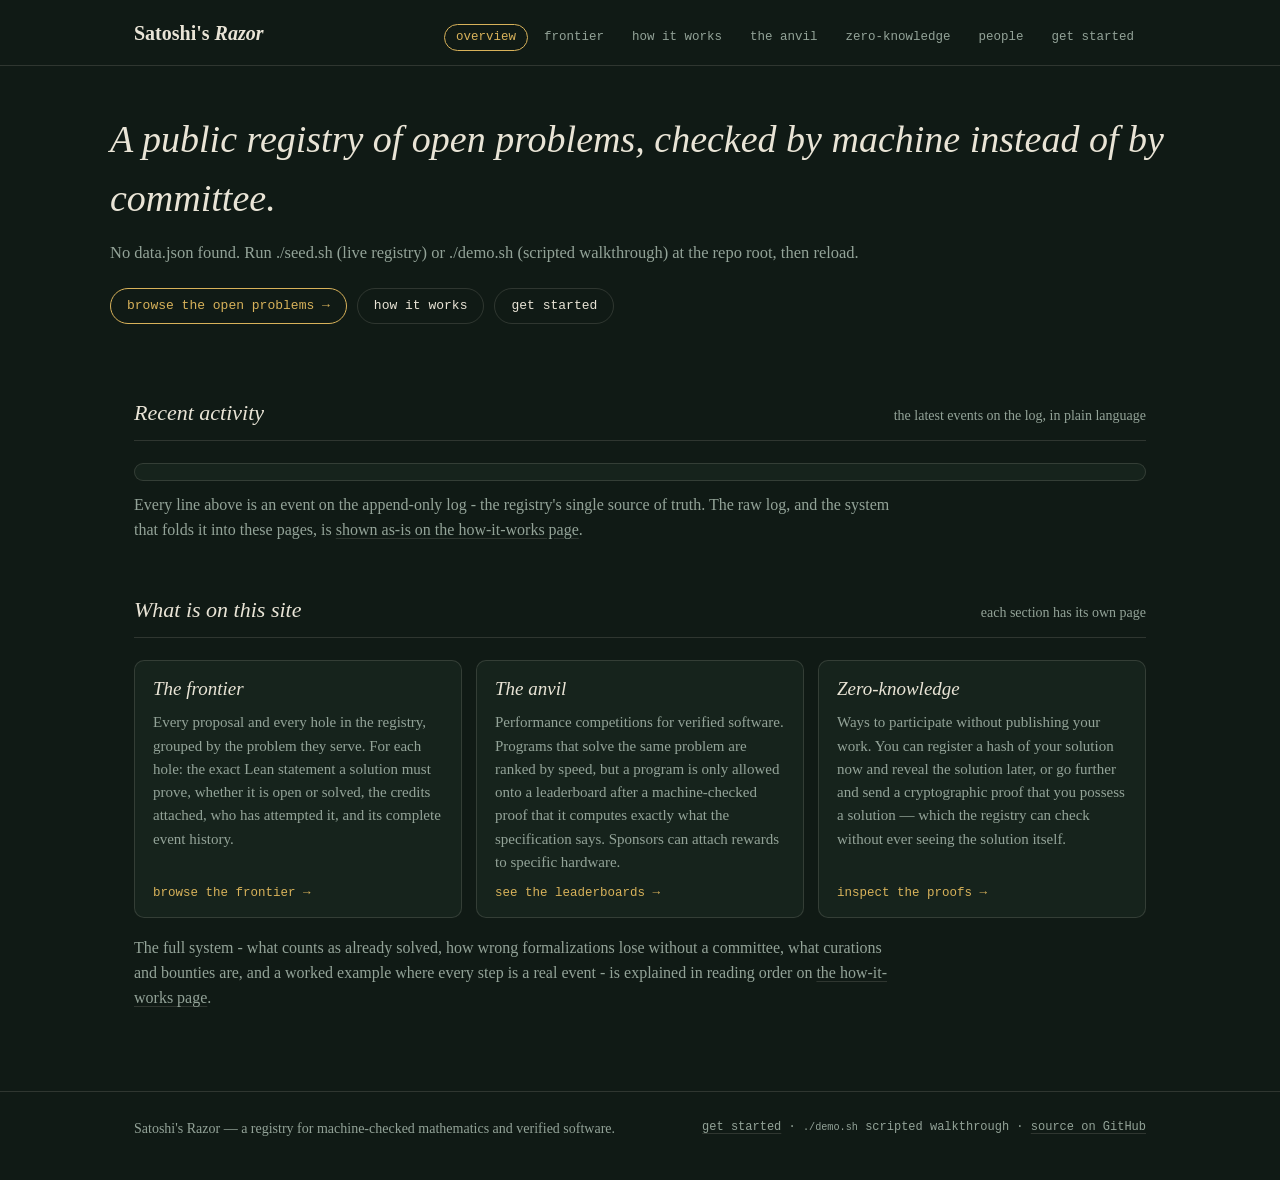
==== commit 9b0d2d2b: "Homepage for visitors, a how-it-works page, and the frontier grouped by problem The homepage now lea" ====
--- a/site/index.html
+++ b/site/index.html
@@ -22,32 +22,47 @@
 
 <div class="pagehead wrap">
   <h2>A public registry of open problems, checked by machine instead of by committee.</h2>
-  <p class="lede">Satoshi's Razor coordinates many people and many AI systems working on formal mathematics
-  and verified software at the same time. Its central object is the <strong>hole</strong>: an open problem
-  stated precisely in the Lean proof language. Anyone can attempt one, and a claimed solution is checked
-  automatically by the Lean proof checker - accepting it requires no trust in whoever sent it.</p>
-  <p class="lede">Holes are stated using the definitions of Mathlib, the Lean community's mathematical
-  library, so an accepted proof is one the rest of formal mathematics can build on. The registry itself is a
-  single append-only log of events; every page on this site is computed from that log.</p>
+  <p class="lede">Each open problem is a <strong>hole</strong>: a statement pinned precisely in the Lean
+  proof language. Anyone - human or AI - can attempt one, and a claimed proof is checked automatically by
+  the Lean kernel, so accepting it requires no trust in whoever sent it. Every page on this site is
+  computed from a single append-only log of events.</p>
+  <div class="cta">
+    <a class="primary" href="frontier.html">browse the open problems →</a>
+    <a href="how.html">how it works</a>
+    <a href="download.html">get started</a>
+  </div>
   <div class="stats" id="stats"></div>
+  <div class="window-line" id="window-line" style="display:none"></div>
 </div>
 
 <section id="sec-featured" style="display:none">
   <div class="wrap">
-    <div class="sec-head"><h3>One problem, up close</h3><span class="note">the hole with the largest registered reduction into subproblems</span></div>
+    <div class="sec-head"><h3>The flagship problem</h3><span class="note">the hole with the largest machine-checked reduction into subproblems</span></div>
     <div class="featured" id="featured"></div>
   </div>
 </section>
 
+<section id="sec-start" style="display:none">
+  <div class="wrap">
+    <div class="sec-head"><h3>Start here</h3><span class="note">an open hole curated as genuinely provable - the first admitted proof takes permanent priority</span></div>
+    <div class="featured" id="start"></div>
+  </div>
+</section>
+
 <section>
   <div class="wrap">
-    <div class="sec-head"><h3>Already done</h3><span class="note">recognized corpora: verified work the registry does not repeat</span></div>
-    <p class="prose">The registry does not start from zero and does not duplicate work that is already
-    machine-checked elsewhere. A recognized <strong>corpus</strong> is an external body of verified work,
-    recorded on the log with sourced statistics. Its contents count as solved: a hole whose statement turns
-    out to already exist in a corpus is closed by citing it, not by proving it again. New holes should state
-    what the corpora do not yet contain - that boundary is the frontier.</p>
-    <div class="corpus" id="corpora"></div>
+    <div class="sec-head"><h3>Recent activity</h3><span class="note">the latest events on the log, in plain language</span></div>
+    <div class="feed" id="feed"></div>
+    <p class="prose" style="margin-top:12px">Every line above is an event on the append-only log - the
+    registry's single source of truth. The raw log, and the system that folds it into these pages, is
+    <a href="how.html#log">shown as-is on the how-it-works page</a>.</p>
+  </div>
+</section>
+
+<section id="sec-firsts" style="display:none">
+  <div class="wrap">
+    <div class="sec-head"><h3>First solves</h3><span class="note">who holds priority: the first admitted proof of each solved hole</span></div>
+    <div class="anvil" id="firsts"></div>
   </div>
 </section>
 
@@ -57,10 +72,9 @@
     <div class="overview">
       <div class="card">
         <h4>The frontier</h4>
-        <p>The list of every proposal and every hole in the registry. For each hole you can see the exact
-        Lean statement a solution must prove, whether it is open, solved, or withdrawn, the credits attached,
-        who has attempted it, and its complete event history. You can sort and filter the list to find
-        problems worth working on.</p>
+        <p>Every proposal and every hole in the registry, grouped by the problem they serve. For each hole:
+        the exact Lean statement a solution must prove, whether it is open or solved, the credits attached,
+        who has attempted it, and its complete event history.</p>
         <a class="go" href="frontier.html">browse the frontier →</a>
       </div>
       <div class="card">
@@ -78,136 +92,10 @@
         <a class="go" href="zk.html">inspect the proofs →</a>
       </div>
     </div>
-  </div>
-</section>
-
-<section>
-  <div class="wrap">
-    <div class="sec-head"><h3>How a problem moves through the system</h3><span class="note">the terms used everywhere on this site, in the order they happen</span></div>
-    <dl class="terms">
-      <div><dt>proposal</dt>
-        <dd>An open problem described in plain language. Posting one is cheap and carries no formal weight;
-        it just records the idea and who had it first.</dd></div>
-      <div><dt>candidate statement · gloss</dt>
-        <dd>The proposal translated into the Lean proof language, filed together with the author's own
-        plain-language reading of it - the gloss. Translation can go wrong, and no machine can check whether
-        a Lean statement says what a sentence of English says, so the registry never asks anyone to certify
-        that.</dd></div>
-      <div><dt>challenge window · sealed reading</dt>
-        <dd>A dated invitation to translate a proposal <em>blind</em>: participants file only a hash of
-        their statement (a seal), then reveal after the window closes. Two statements each sealed before
-        the other was revealed were provably written without seeing each other - so when they later turn
-        out equivalent, their independence is a recorded fact, not an assumption. The window itself is
-        never enforced; a late seal simply carries its own timestamps.</dd></div>
-      <div><dt>certificates · convergence · implications</dt>
-        <dd>What it collects instead is what can be checked: small machine-checked sanity theorems
-        (certificates), machine-checked proofs that two statements are equivalent (convergence), and
-        machine-checked one-way implications, which mechanically expose one statement as strictly weaker
-        than another.</dd></div>
-      <div><dt>bridge hole</dt>
-        <dd>The equivalence of two candidate statements, pinned as a solvable hole in its own right. The
-        statement is composed mechanically from the two declarations, and the proof goes through the same
-        kernel check as any other solve - attributed, fundable, and checked. A proven bridge
-        merges the two readings' clumps.</dd></div>
-      <div><dt>clump · dominant</dt>
-        <dd>Statements proven equivalent form a clump. Its weight counts distinct authors: two people who
-        independently wrote equivalent formalizations are strong evidence that both say what the proposal
-        means. The unique heaviest clump with at least two independent authors is the proposal's dominant
-        clump.</dd></div>
-      <div><dt>hole</dt>
-        <dd>A statement pinned for solving. It fixes the exact Lean statement a solution must prove,
-        character for character, and the environment it is checked in (core Lean, or Mathlib).</dd></div>
-      <div><dt>submission · admitted</dt>
-        <dd>A claimed solution, checked automatically: the proof must have exactly the required statement,
-        contain no unfinished parts (Lean's <code>sorry</code>), and rely on no unapproved axioms. A
-        submission that passes is <strong>admitted</strong> - the checker's word for accepted, used
-        everywhere on this site. A failed check is a rejection, and the rejection is recorded.</dd></div>
-      <div><dt>split · glue</dt>
-        <dd>Partial progress made public: a plan reducing a hole to smaller child holes, plus a glue hole
-        whose statement is, mechanically, "the children jointly imply the parent". Each gap becomes its own
-        hole anyone can attack, and the admitted glue proof is a machine-checked guarantee that solving the
-        children finishes the parent. A hole can carry several splits, and a split is never edited:
-        replanning means registering another one alongside.</dd></div>
-      <div><dt>curation</dt>
-        <dd>A public, attributed mark that someone considers a problem worth working on, with a note saying
-        why. Costless to file, weighted by the curator's verified work, and timestamped - so the taste of
-        people who have actually solved things counts for more, and a curator's judgment builds a track
-        record of its own.</dd></div>
-      <div><dt>bounty</dt>
-        <dd>Credits attached to one exact pinned statement by someone confident a proof of that precise
-        wording is valuable to them. The first admitted proof takes it - degenerate proofs included, with no
-        adjudication and no refunds. The funder carries the fidelity risk deliberately: clumps, glosses, and
-        certificates exist to tell them how much confidence a statement has earned before they spend.</dd></div>
-    </dl>
-  </div>
-</section>
-
-<section>
-  <div class="wrap">
-    <div class="sec-head"><h3>Wrong wordings, and how the right one wins</h3><span class="note">nothing is ever closed on anyone's word</span></div>
-    <p class="prose">Translation into Lean can go wrong, and no machine can catch it: a statement can say
-    less than its author meant, more, or something subtly different. The registry never rules on which
-    wording is right, and it never closes a statement. The right wording wins the same way it earned trust
-    in the first place: independent people converge on it, and people with a verified record curate it.
-    Work, attention, and money follow those weights.</p>
-    <p class="prose">When a better wording exists, anyone may file a <strong>supersession mark</strong>: a
-    public, attributed note that one hole is better stated by another, with the reason. Like curations,
-    marks are weighted by the filer's verified work, so a mark from someone who has actually solved things
-    counts for more - and every mark is signed and permanent, so it goes on the filer's own record too. A
-    mark changes no status. The marked hole stays exactly as provable as before, its admitted proofs and
-    payouts stand, and anyone who disagrees can keep working on it or file a mark pointing elsewhere.</p>
-    <p class="prose">What changes is what readers see: on <a href="frontier.html">the frontier</a>, a marked
-    hole's card shows who considers it superseded and by what, sorts down in proportion to the weight
-    against it, and links forward. A hole's <strong>lineage</strong> number counts the earlier wordings
-    whose marks point at it - lineage 2 means the third attempt at stating the same problem. A long lineage
-    is not embarrassing; it is evidence the statement has been tested. Bounties are unaffected by marks: a
-    funder pays for a literal wording and the first admitted proof of it is paid regardless, which is why
-    the sensible time to fund a statement is after independent people have converged on it, not before.</p>
-  </div>
-</section>
-
-<section>
-  <div class="wrap">
-    <div class="sec-head"><h3>About value</h3><span class="note">attention first, credits as an optional edge</span></div>
-    <p class="prose">The registry's primary rewards are the ones an append-only verified log is naturally
-    good at: permanent attribution, timestamped priority, and standing - the same things that motivate
-    Mathlib contributions and benchmark leaderboards today. <strong>Curation</strong> is how the community
-    assigns importance without money: costless to file, weighted by the curator's verified work, and
-    publicly scoreable in hindsight.</p>
-    <p class="prose">On top of that, anyone who concretely values a proof of one exact statement can attach
-    a <strong>bounty</strong> in credits, a hypothetical accounting unit - the registry keeps the ledger and
-    moves no real money. Bounties attach to pinned statements only, never to proposals, so there is never
-    anything to adjudicate: the first admitted proof of the literal statement is paid, and a funder who
-    trusted an unconverged statement finds out what it was actually worth. A deployment could back credits
-    with anything or nothing; the protocol only requires that the ledger is kept honestly.</p>
-  </div>
-</section>
-
-<section id="example">
-  <div class="wrap">
-    <div class="sec-head"><h3>A worked example</h3><span class="note">the demo dataset (<code>./demo.sh</code>), step by step</span></div>
-    <p class="prose">The mechanisms above are easiest to see in motion. What follows is the demo dataset's
-    walkthrough: the participants are fictional, but every proof check and every event is really produced by
-    running the system. One sorting problem is formalized too weakly, funded too early, and goes through the
-    whole process. When the demo dataset is loaded, each step cites the log events it produced.</p>
-    <div class="walkthrough" id="examplebody"></div>
-  </div>
-</section>
-
-<section>
-  <div class="wrap">
-    <div class="sec-head"><h3>The registry as a graph</h3><span class="note">how the current dataset's holes relate</span></div>
-    <div class="board">
-      <svg id="graph" role="img" aria-label="Graph of the registry's holes: supersession marks pointing to better wordings, and splits pointing to their child holes."></svg>
-      <div class="cap">dashed red = a supersession mark pointing to the better wording · solid = a split pointing to its child holes</div>
-    </div>
-  </div>
-</section>
-
-<section>
-  <div class="wrap">
-    <div class="sec-head"><h3>The event log</h3><span class="note">the registry's single source of truth, shown as-is</span></div>
-    <div class="ledger" id="ledger" tabindex="0"></div>
+    <p class="prose" style="margin-top:18px">The full system - what counts as already solved, how wrong
+    formalizations lose without a committee, what curations and bounties are, and a worked example where
+    every step is a real event - is explained in reading order on
+    <a href="how.html">the how-it-works page</a>.</p>
   </div>
 </section>
 
@@ -222,155 +110,140 @@
 <script>
 loadData(S => {
   const holes = Object.values(S.holes);
-  const pool = holes.reduce((a, h) => a + h.pool, 0)
+  // The marquee reports the live registry: items tagged test-data (kept as
+  // pipeline smoke tests) stay on the log and keep their pages, but they
+  // are not headline numbers and not featured.
+  const liveHoles = holes.filter(h => !holeIsTest(S, h));
+  const liveProposals = Object.values(S.proposals || {}).filter(p => !isTestData(S, p.id));
+  const pool = liveHoles.reduce((a, h) => a + h.pool, 0)
     + Object.values(S.challenges).reduce((a, c) => a + c.pool + Object.values(c.arch_pools || {}).reduce((x, y) => x + y, 0), 0);
-  // Lead with the numbers this dataset can actually back; a zero is not a
-  // headline, so zero-valued stats are dropped rather than displayed.
-  const backlogN = Object.values(S.proposals || {})
+  const backlogN = liveProposals
     .filter(p => !(p.statements || []).length && !curationWeight(S, p.id)).length;
+  const admitted = S.events.filter(e => e.type === 'verdict' && e.admitted && !eventIsTest(S, e)).length;
+  // The numbers a visitor can act on come first; a zero is not a headline,
+  // so zero-valued stats are dropped rather than displayed.
   $('stats').innerHTML = [
+    [liveHoles.filter(h => h.status === 'open').length, 'open problems'],
+    [pool, 'credits in bounties'],
+    [backlogN, 'theorems awaiting formalization'],
+    [admitted, 'proofs admitted'],
+    [liveProposals.length, 'proposals'],
     [S.events.length, 'events on the log'],
-    [Object.keys(S.proposals || {}).length, 'proposals'],
-    [backlogN, 'theorems awaiting formalization'],
-    [holes.filter(h => h.status === 'open').length, 'holes open'],
-    [holes.filter(h => h.status === 'solved').length, 'holes solved'],
-    [Object.values(S.proposals || {}).filter(p => activeRound(S, p)).length, 'challenge windows open'],
-    [(S.curations || []).length, 'curations filed'],
-    [holes.filter(h => (h.superseded_by || []).length).length, 'statements marked superseded'],
-    [pool, 'credits in bounties'],
   ].filter(([b]) => b > 0)
    .map(([b, l]) => `<div class="stat"><b>${b.toLocaleString()}</b>${l}</div>`).join('');
 
-  // ── featured problem: the hole with the largest registered reduction ──
-  const featured = holes
+  // An open challenge window is the site's one deadline - show it as one.
+  const windows = liveProposals.map(p => ({ p, r: activeRound(S, p) })).filter(x => x.r);
+  if (windows.length) {
+    const { p, r } = windows[0];
+    $('window-line').style.display = '';
+    $('window-line').innerHTML = r.phase === 'sealing'
+      ? `◷ challenge window open on ${propLink(p.id)} — ${daysLeft(r.closes_at)} to seal a blind reading`
+      : `◷ challenge window on ${propLink(p.id)} — reveals due, ${daysLeft(r.reveal_by)}`;
+  }
+
+  // ── the flagship problem: largest registered reduction, drawn as a map ──
+  const featured = liveHoles
     .filter(h => (h.splits || []).length)
     .map(h => ({ h, size: h.splits.reduce((a, sp) => a + sp.children.length, 0) }))
     .sort((a, b) => b.size - a.size)[0]?.h;
   if (featured) {
-    const sp = featured.splits.slice().sort((a, b) => b.children.length - a.children.length)[0];
-    const parts = [...sp.children.map(([c, st]) => [c, st, '']), [sp.glue[0], sp.glue[1], ' (the glue: children jointly imply the parent)']];
-    const done = parts.filter(([, st]) => st === 'solved').length;
+    const splits = featured.splits;
+    // Progress over the union of every split's parts (children + glue).
+    const partStatus = new Map();
+    for (const sp of splits) {
+      for (const [c, st] of sp.children) partStatus.set(c, st);
+      partStatus.set(sp.glue[0], sp.glue[1]);
+    }
+    const total = partStatus.size;
+    const done = [...partStatus.values()].filter(st => st === 'solved').length;
     const informal = informalOf(S, featured);
+
+    // One band per split: parent on the left, its parts to the right.
+    const W = 940, bandH = 96, H = splits.length * bandH + 26;
+    const color = { open: 'var(--open)', solved: 'var(--solved)' };
+    const node = (id, st, x, y, sub) => `<a href="hole.html?id=${encodeURIComponent(id)}"><g class="gnode">
+      <title>${esc(prettyMath((S.holes[id] || {}).title || id))}</title>
+      <ellipse cx="${x}" cy="${y}" rx="58" ry="24" fill="var(--bg)" stroke="${color[st] || 'var(--muted)'}" stroke-width="1.8"/>
+      <text x="${x}" y="${y - 1}" text-anchor="middle">${esc(id)}</text>
+      <text class="sub" x="${x}" y="${y + 12}" text-anchor="middle">${esc(sub)}</text>
+    </g></a>`;
+    const px = 100, py = H / 2;
+    let svg = '';
+    splits.forEach((sp, i) => {
+      const items = [...sp.children, sp.glue];
+      const y = bandH / 2 + i * bandH + 14;
+      const x0 = 285, x1 = 878;
+      svg += `<text class="gedge-label" x="${x0 - 58}" y="${y - 38}">split ${esc(sp.id)} by ${esc(sp.author)} — ${sp.solved_children}/${sp.children.length} children solved</text>`;
+      items.forEach(([c, st], j) => {
+        const x = items.length === 1 ? (x0 + x1) / 2 : x0 + j * ((x1 - x0) / (items.length - 1));
+        svg += `<path class="gedge decompose" d="M ${px + 56} ${py} Q ${(px + x) / 2} ${(py + y) / 2} ${x - 58} ${y}"/>`;
+        const isGlue = c === sp.glue[0];
+        svg += node(c, st, x, y, `${st === 'solved' ? '✓' : '○'} ${isGlue ? 'glue · ' : ''}${st}`);
+      });
+    });
+    svg += node(featured.id, featured.status, px, py, `${CHIP[featured.status][0]} ${featured.status}`);
+
     $('sec-featured').style.display = '';
     $('featured').innerHTML = `
       <div class="row1">${holeLink(featured.id)} ${chip(featured.status)}
-        ${featured.env === 'mathlib' ? '<span class="badge blue">Mathlib environment</span>' : ''}</div>
+        ${featured.env === 'mathlib' ? '<span class="badge blue">Mathlib environment</span>' : ''}
+        <span style="margin-left:auto">${pbar(done, total, 'parts solved')}</span></div>
       <h3>${esc(prettyMath(featured.title))}</h3>
       ${informal ? `<p class="informal">${esc(prettyMath(informal))}</p>` : ''}
-      <p class="prose">Split ${esc(sp.id)}${sp.author ? ` by ${esc(sp.author)}` : ''} reduces it to
-      ${sp.children.length} subproblem${sp.children.length > 1 ? 's' : ''} plus a machine-checked glue proof
-      — ${done} of ${parts.length} part${parts.length > 1 ? 's' : ''} solved so far. Each part is a hole
-      anyone can attack on its own:</p>
-      <div class="parts">${parts.map(([c, st, note]) =>
-        `<a class="part ${esc(st)}" href="hole.html?id=${encodeURIComponent(c)}" title="${esc((S.holes[c] || {}).title || c)}${esc(note)}">${st === 'solved' ? '✓' : '○'} ${esc(c)}</a>`).join('')}</div>
+      <p class="prose">Too big to attack whole - so it has been <strong>split</strong>: each registered plan
+      reduces it to subproblems plus a glue hole whose statement is, mechanically, "the children jointly
+      imply the parent". Every node below is a hole anyone can attack on its own, and each admitted glue
+      proof is a machine-checked guarantee that solving the children finishes the whole thing.</p>
+      <div class="board" style="margin-top:14px"><svg role="img" viewBox="0 0 ${W} ${H}"
+        aria-label="The flagship problem and its registered splits: each split's child holes and glue hole, solved ones marked.">${svg}</svg></div>
       <a class="go" href="hole.html?id=${encodeURIComponent(featured.id)}">the full record: the exact statement, every split, every attempt →</a>`;
   }
 
-  const corpora = Object.values(S.corpora || {});
-  $('corpora').innerHTML = corpora.map(c => `<article class="card">
-    <h4><a href="${esc(c.url)}">${esc(c.name)}</a></h4>
-    <div class="cstats">${c.stats.map(([k, v]) => `<span><b>${esc(v)}</b>${esc(k)}</span>`).join('')}</div>
-    <p class="prop-body">${esc(c.note)}</p>
-    <div class="src">source: ${esc(c.source)} · read on ${esc(c.as_of)}</div>
-  </article>`).join('') || '<p class="lede">No corpora recognized yet.</p>';
-
-  renderLedgerInto('ledger', S.events);
-
-  // ── the worked example (demo dataset narrative) ─────────────────
-  const seqOf = (pred) => S.events.filter(pred).map(e => `#${e.seq}`);
-  const beats = [
-    { tone: '', when: 'propose · curate', title: 'A problem is proposed, and a company flags why it matters',
-      body: 'Proposal PRP-100 says: <em>“there is a provably correct sorting function.”</em> Posting it costs nothing and proves nothing; it records the idea and the date. sortware-inc curates it - a public, attributed note that a machine-checked sort is worth real money to them. Curation is costless, but it is signed and permanent, so a curator\'s judgment builds a track record.',
-      evs: seqOf(e => (e.type === 'propose' && e.id === 'PRP-100') || (e.type === 'curate' && e.target === 'PRP-100')) },
-    { tone: 'bad', when: 'formalize', title: 'dave\'s formalization says less than his gloss claims',
-      body: 'dave translates the proposal into Lean as statement STM-101, filing it with his gloss: <em>“there is a function that sorts every list.”</em> But his Lean statement requires only that the function\'s output be <em>sorted</em> - it forgets to require that the output contain the same elements as the input. Nobody notices yet.',
-      evs: seqOf(e => e.type === 'formalize' && e.id === 'STM-101') },
-    { tone: 'bad', when: 'fund', title: 'sortware-inc trusts the gloss and puts a bounty on the exact statement',
-      body: 'A bounty attaches to one pinned statement, never to a proposal, and it pays whoever proves the literal wording - no adjudication, no refunds. The frontier showed sortware-inc everything it needed: STM-101 was a clump of one, with no independent formalization agreeing with it. They funded 2,000 credits anyway.',
-      evs: seqOf(e => e.type === 'fund' && e.target === 'RZR-103') },
-    { tone: 'bad', when: 'submit · verify · payout', title: 'Ordinary proof search finds the two-line proof - and takes the bounty',
-      body: 'mallory submits the function that returns the empty list for every input. An empty list is sorted, so this satisfies STM-101 exactly as written; the checker admits it in milliseconds and the check time goes on the log. mallory is paid the full 2,000 - correctly. sortware-inc paid for the literal statement and received exactly a proof of the literal statement. The loss lands on the party who chose to trust an unconverged wording, and the lesson is public and priced: fund a statement after a clump forms around it, not before. The registry never had to rule on anything.',
-      evs: seqOf(e => e.submission === 'SUB-103' || (e.type === 'payout' && e.target === 'RZR-103')) },
-    { tone: 'good', when: 'formalize ×2 · converge', title: 'Two people independently write the corrected statement, and a clump forms',
-      body: 'alice and bob each formalize the corrected reading - the output is sorted <em>and</em> is a rearrangement of the input - without seeing each other\'s work, and each files their own gloss. Their statements even use different definitions of “sorted”. A machine-checked proof (<code>v2_convergence</code>) shows the two statements are equivalent, so they form one clump of weight 2: two independent authors. That is the strongest evidence this system can produce that a formalization is faithful. Sanity certificates are recorded alongside.',
-      evs: seqOf(e => e.type === 'converge' || e.type === 'certify') },
-    { tone: 'good', when: 'implies', title: 'The implication order places dave\'s statement strictly below the clump\'s',
-      body: 'A machine-checked proof (<code>v2_implies_v1</code>) shows the clump\'s statement implies dave\'s. The converse has no proof - and cannot have an easy one, since dave\'s statement is satisfied by the empty-list function while the clump\'s demands a real sorting function. Strictly weaker, established by the kernel rather than by argument.',
-      evs: seqOf(e => e.type === 'implies') },
-    { tone: 'bad', when: 'supersede ×2', title: 'alice and bob mark the weak hole superseded - nothing closes',
-      body: 'alice and bob each file a supersession mark: a public, attributed note that RZR-103 is better stated by RZR-103v2, the clump\'s hole, with the reason. The registry issued no verdict and closed nothing - RZR-103 stays provable, mallory\'s proof and payout stand, and the facts (proven true, weight 1, milliseconds to check, strictly weaker than the dominant clump) were already on the log for anyone to read. The marks just make the community\'s reading visible and weighted: readers see who considers the wording dead and why, and the frontier sorts it down accordingly.',
-      evs: seqOf(e => e.type === 'supersede') },
-    { tone: 'gold', when: 'fund · verify ×3 · payout', title: 'The funder waits for convergence this time - and the parts are solved',
-      body: 'sortware-inc funds RZR-103v2, whose statement two people independently converged on. grace\'s machine-checked split reduces it to two child holes plus a glue proof; heidi solves the first child, ivan the second, and the main result follows from the glue. heidi\'s admitted proof of the pinned statement takes the bounty - by exactly the same no-adjudication rule that paid mallory. The rule did not change; the funder\'s information did.',
-      evs: seqOf(e => ['SUB-103a', 'SUB-103b', 'SUB-103v2', 'SUB-103g'].includes(e.submission) || (e.type === 'fund' && e.target === 'RZR-103v2') || (e.type === 'payout' && e.target === 'RZR-103v2')) },
-    { tone: '', when: 'submit · verify', title: 'An incomplete proof is rejected',
-      body: 'Two related holes remain open, one carrying a small bounty and two curations. mallory attempts one with a proof that still contains Lean\'s <code>sorry</code> placeholder - an unfinished part. The checker detects it and rejects the submission. Rejections are recorded on the log like everything else.',
-      evs: seqOf(e => e.submission === 'SUB-104x') },
-    { tone: 'gold', when: 'commit · reveal · verify', title: 'Afterword: nina solves a hole without showing her work first',
-      body: 'nina registers a hash of her proof file, which establishes when she had it without showing it to anyone. Later she reveals the file; the registry confirms it matches the hash, checks the proof, and accepts it. On the <a href="zk.html">zero-knowledge page</a>, peggy goes one step further and is paid without ever revealing her solution at all.',
-      evs: seqOf(e => e.submission === 'SUB-106' || (e.type === 'commit' && e.id === 'SUB-106') || (e.type === 'reveal' && e.submission === 'SUB-106')) },
-  ];
-  $('examplebody').innerHTML = beats.map(b => `<div class="beat ${b.tone}">
-    <div class="when">${esc(b.when)}</div>
-    <h4>${b.title}</h4>
-    <p>${b.body}</p>
-    <div class="evs">${b.evs.map(x => `<span class="ev">event ${esc(x)}</span>`).join('')}</div>
-  </div>`).join('');
-
-  // ── the registry as a graph: supersession + split edges over ALL holes ──
-  const byId = Object.fromEntries(holes.map(h => [h.id, h]));
-  const edges = [];
-  const seen = new Set();
-  const addEdge = (from, to, kind) => {
-    const key = `${from}|${to}|${kind}`;
-    if (byId[to] && !seen.has(key)) { seen.add(key); edges.push({ from, to, kind }); }
-  };
-  for (const h of holes) {
-    for (const [, r] of (h.superseded_by || [])) addEdge(h.id, r, 'supersede');
-    for (const sp of (h.splits || []))
-      for (const c of sp.children) addEdge(h.id, c[0], 'decompose');
-  }
-  const inGraph = new Set(edges.flatMap(e => [e.from, e.to]));
-  if (!inGraph.size) { $('graph').closest('section').style.display = 'none'; }
-  else {
-    const depth = {};
-    const dfs = (id) => {
-      if (id in depth) return depth[id];
-      const preds = edges.filter(e => e.to === id);
-      depth[id] = preds.length ? 1 + Math.max(...preds.map(e => dfs(e.from))) : 0;
-      return depth[id];
-    };
-    inGraph.forEach(dfs);
-    const cols = {};
-    inGraph.forEach(id => (cols[depth[id]] ||= []).push(id));
-    const tallest = Math.max(...Object.values(cols).map(ids => ids.length));
-    const W = 940, colW = W / Object.keys(cols).length, H = Math.max(250, tallest * 64);
-    const pos = {};
-    Object.entries(cols).forEach(([d, ids]) => {
-      ids.sort();
-      ids.forEach((id, i) => { pos[id] = { x: colW * d + colW / 2, y: (H / (ids.length + 1)) * (i + 1) + 14 }; });
-    });
-    const color = { open: 'var(--open)', solved: 'var(--solved)' };
-    let svg = '';
-    for (const e of edges) {
-      const a = pos[e.from], b = pos[e.to];
-      const mx = (a.x + b.x) / 2, wob = (e.to.charCodeAt(e.to.length - 1) % 2 ? 14 : -12);
-      svg += `<path class="gedge ${e.kind}" d="M ${a.x + 62} ${a.y} Q ${mx} ${(a.y + b.y) / 2 + wob} ${b.x - 62} ${b.y}"/>`;
-      if (e.kind === 'supersede')
-        svg += `<text class="gedge-label" x="${mx}" y="${(a.y + b.y) / 2 + wob - 6}" text-anchor="middle">marked superseded by</text>`;
-    }
-    for (const id of inGraph) {
-      const h = byId[id], p = pos[id];
-      const [glyph] = CHIP[h.status];
-      svg += `<a href="hole.html?id=${encodeURIComponent(id)}"><g class="gnode">
-        <title>${esc(prettyMath(h.title))}</title>
-        <ellipse cx="${p.x}" cy="${p.y}" rx="64" ry="26" fill="var(--bg)" stroke="${color[h.status]}" stroke-width="1.8"/>
-        <text x="${p.x}" y="${p.y - 1}" text-anchor="middle">${esc(id)}</text>
-        <text class="sub" x="${p.x}" y="${p.y + 13}" text-anchor="middle">${glyph} ${h.status}</text>
-      </g></a>`;
-    }
-    $('graph').setAttribute('viewBox', `0 0 ${W} ${H + 20}`);
-    $('graph').innerHTML = svg;
+  // ── start here: the curated, open, genuinely attemptable hole ──
+  const starter = liveHoles
+    .filter(h => h.status === 'open' && curationWeight(S, h.id) > 0)
+    .sort((a, b) => curationWeight(S, b.id) - curationWeight(S, a.id)
+      || holeMetrics(S, b).attention - holeMetrics(S, a).attention)[0];
+  if (starter) {
+    const curs = curatorsOf(S, starter.id);
+    const informal = informalOf(S, starter);
+    const origin = location.protocol.startsWith('http') ? location.origin : 'https://razor.mempoolsurfer.com';
+    const attempts = (starter.submissions || []).length;
+    const cmd = starter.env === 'mathlib'
+      ? `razor submit --local --id SUB-you --hole ${esc(starter.id)} --solver you --decl Your.Lean.Name
+razor verify --local --submission SUB-you   <span class="c"># Mathlib env: checked on your machine (./mathlib-env.sh once)</span>`
+      : `razor submit --id SUB-you --hole ${esc(starter.id)} --solver you \\
+  --decl Your.Lean.Name --file your-proof.lean   <span class="c"># kernel-checked here; the verdict comes back in seconds</span>`;
+    $('sec-start').style.display = '';
+    $('start').innerHTML = `
+      <div class="row1">${holeLink(starter.id)} ${chip(starter.status)}
+        ${starter.env === 'mathlib' ? '<span class="badge blue">Mathlib environment</span>' : ''}
+        ${starter.pool ? `<span class="pool"${tip('bounty')}>bounty ${starter.pool.toLocaleString()}</span>` : ''}
+        ${attempts ? `<span class="badge">${attempts} attempt${attempts > 1 ? 's' : ''} so far</span>`
+          : '<span class="badge gold">no attempts yet — the first admitted proof takes permanent priority</span>'}</div>
+      <h3>${esc(prettyMath(starter.title))}</h3>
+      ${informal ? `<p class="informal">${esc(prettyMath(informal.length > 260 ? informal.slice(0, 260) + '…' : informal))}</p>` : ''}
+      ${curs.map(([who, , note]) => `<p class="prose">☆ curated by ${personLink(who)}${note ? ` — “${esc(note)}”` : ''}</p>`).join('')}
+      <div class="codeblock">curl -sSf ${esc(origin)}/install.sh | bash   <span class="c"># once — builds the toolchain (details on the get-started page)</span>
+<span class="c"># write the proof in any .lean file, then:</span>
+${cmd}</div>
+      <a class="go" href="hole.html?id=${encodeURIComponent(starter.id)}">the exact statement this must prove, character for character →</a>`;
+  }
+
+  renderFeedInto('feed', S, 10);
+
+  // ── first solves: shown once it has enough rows to be a board ──
+  const firsts = firstSolves(S);
+  if (firsts.length >= 3) {
+    const max = firsts[0].n;
+    $('sec-firsts').style.display = '';
+    $('firsts').innerHTML = `<div class="lb">` + firsts.map(({ who, holes: hs, n }, i) => `
+      <div class="rowbar">
+        <span class="who">${i === 0 ? '<span class="crown">♛</span> ' : ''}${personLink(who)}</span>
+        <span class="track"><span class="bar" style="width:${Math.round(100 * n / max)}%"></span></span>
+        <span class="val" title="${hs.map(esc).join(', ')}">${n} first proof${n > 1 ? 's' : ''}</span>
+      </div>`).join('') + `</div>`;
   }
 });
 </script>
--- a/site/razor.css
+++ b/site/razor.css
@@ -123,8 +123,28 @@
 .lb .bar { position: absolute; inset: 0 auto 0 0; border-radius: 0 4px 4px 0; background: var(--solved); min-width: 3px; }
 .lb .rowbar.ref .bar { background: var(--muted); opacity: 0.55; }
 .lb .val { font-family: var(--mono); font-size: 12px; color: var(--muted); text-align: right; }
+.lb .val .speed { display: block; font-size: 10px; color: var(--gold); }
 .anvil .foot { margin-top: 12px; font-family: var(--mono); font-size: 11px; color: var(--muted); }
 .anvil .foot .ok { color: var(--solved); }
+
+/* anvil lanes: one fixed color per lane, used in boards, charts, matrix */
+.dot { display: inline-block; width: 8px; height: 8px; border-radius: 2px; margin-right: 6px; vertical-align: baseline; }
+.lanes-legend { display: flex; flex-wrap: wrap; gap: 4px 16px; margin: 8px 0 2px; }
+.lanechip { font-family: var(--mono); font-size: 11px; color: var(--muted); white-space: nowrap; }
+.lanechip a { color: var(--chalk); }
+
+/* score-over-time chart: one per board, lower is better */
+.chart { margin: 6px 0 2px; }
+.chart svg { display: block; width: 100%; height: auto; }
+.cgrid { stroke: var(--faint); stroke-width: 1; }
+.ctick { font-family: var(--mono); font-size: 9.5px; fill: var(--muted); }
+.clabel { font-family: var(--mono); font-size: 10.5px; }
+.cpt { stroke: var(--surface); stroke-width: 1.5; }
+.cpt:has(+ .chit:hover), .cpt:hover { r: 4.5px; }
+
+/* the lane-by-rig matrix */
+#matrix td.win { color: var(--gold); }
+#matrix td, #matrix th { white-space: nowrap; }
 
 /* worked-example walkthrough (overview) */
 .walkthrough { border-left: 2px solid var(--faint); margin-left: 8px; padding-left: 26px; display: flex; flex-direction: column; gap: 26px; margin-top: 18px; }
@@ -253,6 +273,55 @@
 .featured .go { font-family: var(--mono); font-size: 12.5px; color: var(--gold); text-decoration: none; }
 .featured .go:hover { text-decoration: underline; }
 
+/* call-to-action row (index) */
+.cta { display: flex; gap: 10px; flex-wrap: wrap; margin-top: 20px; }
+.cta a { font-family: var(--mono); font-size: 13px; text-decoration: none; border: 1px solid var(--faint);
+  border-radius: 999px; padding: 7px 16px; color: var(--chalk); }
+.cta a:hover { border-color: var(--gold); color: var(--gold); }
+.cta a.primary { border-color: var(--gold); color: var(--gold); }
+
+/* the open-window line under the stats */
+.window-line { margin-top: 18px; font-family: var(--mono); font-size: 13px; color: var(--gold); }
+.window-line a { color: inherit; }
+
+/* progress bars: solved vs open, segment per part */
+.progress { display: inline-flex; align-items: center; gap: 10px; }
+.pbar { display: inline-flex; gap: 3px; width: 150px; }
+.pbar i { display: block; height: 8px; flex: 1; border-radius: 2px; background: var(--faint); }
+.pbar i.done { background: var(--solved); }
+.pbar.cont { gap: 0; background: var(--faint); border-radius: 2px; overflow: hidden; }
+.pbar.cont i { flex: none; border-radius: 0; }
+.plabel { font-family: var(--mono); font-size: 11.5px; color: var(--muted); white-space: nowrap; }
+
+/* the activity feed: log events as sentences */
+.feed { background: var(--surface); border: 1px solid var(--faint); border-radius: 10px; padding: 8px 18px; }
+.feedrow { display: flex; align-items: baseline; gap: 14px; padding: 8px 0; border-top: 1px dashed var(--faint); font-size: 15px; }
+.feedrow:first-child { border-top: 0; }
+.feedrow .ft { font-family: var(--mono); font-size: 11px; color: var(--muted); min-width: 8.5ch; white-space: nowrap; }
+.feedrow .fs { color: var(--muted); }
+.feedrow .fs b, .feedrow .fs .idlink { color: var(--chalk); }
+.feedrow .fseq { margin-left: auto; font-family: var(--mono); font-size: 10.5px; color: var(--faint); }
+.feedrow.good .fs { color: var(--chalk); }
+.feedrow.gold .ft { color: var(--gold); }
+.feedrow.bad .ft { color: var(--danger); }
+
+/* hole families on the frontier */
+.family { margin-bottom: 26px; }
+.family-head { display: flex; align-items: baseline; gap: 14px; flex-wrap: wrap; padding: 8px 2px 10px; }
+.family-head h4 { font-size: 18px; font-weight: 500; font-style: italic; }
+.family-head h4 a { text-decoration: none; }
+.family-head h4 a:hover { text-decoration: underline; }
+.family-head .fmeta { font-family: var(--mono); font-size: 11.5px; color: var(--muted); }
+.family-head .progress { margin-left: auto; }
+
+/* collapsed sort & filter controls: summary sits beside the search box,
+   the selects wrap onto their own row when opened */
+details.ctl { display: contents; }
+details.ctl summary { cursor: pointer; font-family: var(--mono); font-size: 12.5px; color: var(--muted); padding: 6px 0; list-style-position: inside; }
+details.ctl summary:hover { color: var(--chalk); }
+details.ctl[open] summary { color: var(--chalk); }
+details.ctl .ctl-body { flex: 1 0 100%; display: flex; gap: 10px; align-items: center; flex-wrap: wrap; }
+
 /* verify-it-yourself box on hole pages */
 .verify { margin-top: 10px; }
 .verify .codeblock { margin: 8px 0 6px; }
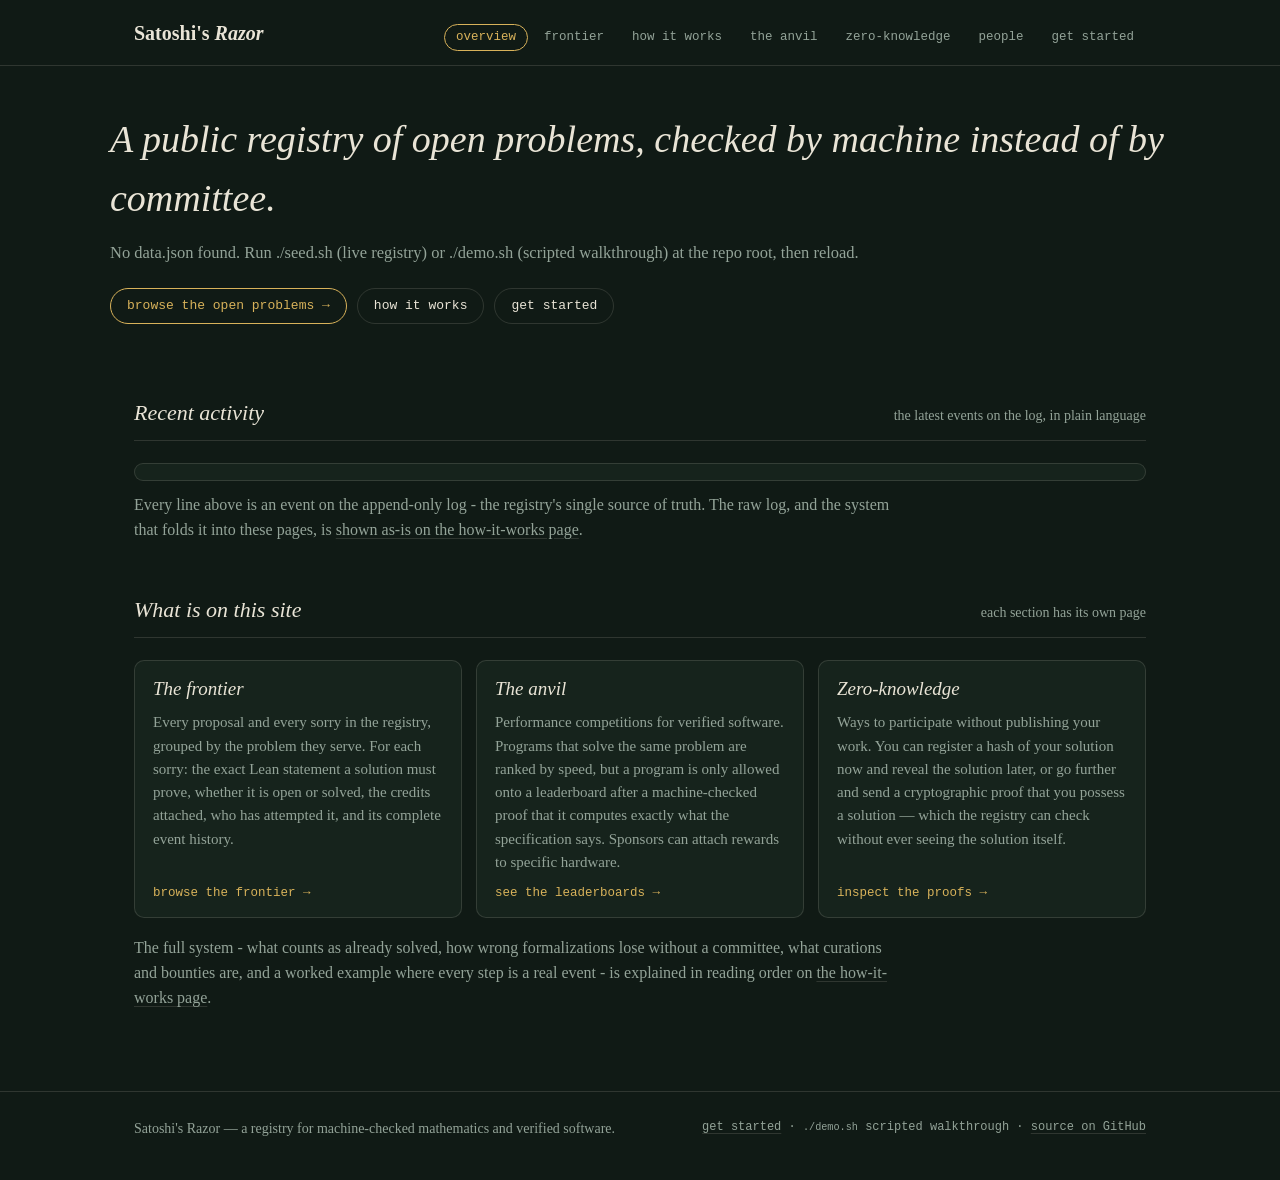
==== commit 997837e4: "Rename hole to sorry: Lean's own word for a proof obligation A pinned statement is now called a sorr" ====
--- a/site/index.html
+++ b/site/index.html
@@ -4,9 +4,9 @@
 <meta charset="utf-8">
 <meta name="viewport" content="width=device-width, initial-scale=1">
 <title>Satoshi's Razor — the frontier registry</title>
-<meta name="description" content="A public registry of open formal problems, checked by machine instead of by committee. Anyone - human or AI - can attempt a hole; admission is a kernel check, recorded on an append-only log.">
+<meta name="description" content="A public registry of open formal problems, checked by machine instead of by committee. Anyone - human or AI - can attempt a sorry; admission is a kernel check, recorded on an append-only log.">
 <meta property="og:title" content="Satoshi's Razor — the frontier registry">
-<meta property="og:description" content="A public registry of open formal problems, checked by machine instead of by committee. Anyone - human or AI - can attempt a hole; admission is a kernel check, recorded on an append-only log.">
+<meta property="og:description" content="A public registry of open formal problems, checked by machine instead of by committee. Anyone - human or AI - can attempt a sorry; admission is a kernel check, recorded on an append-only log.">
 <link rel="icon" type="image/png" sizes="32x32" href="favicon.png">
 <link rel="icon" type="image/svg+xml" href="favicon.svg">
 <link rel="stylesheet" href="razor.css">
@@ -22,8 +22,9 @@
 
 <div class="pagehead wrap">
   <h2>A public registry of open problems, checked by machine instead of by committee.</h2>
-  <p class="lede">Each open problem is a <strong>hole</strong>: a statement pinned precisely in the Lean
-  proof language. Anyone - human or AI - can attempt one, and a claimed proof is checked automatically by
+  <p class="lede">Each open problem is a <strong>sorry</strong>: an exact statement pinned in the Lean
+  proof language, named for <code>sorry</code>, the placeholder a Lean file uses where a proof is still
+  missing. Anyone - human or AI - can attempt one, and a claimed proof is checked automatically by
   the Lean kernel, so accepting it requires no trust in whoever sent it. Every page on this site is
   computed from a single append-only log of events.</p>
   <div class="cta">
@@ -37,14 +38,14 @@
 
 <section id="sec-featured" style="display:none">
   <div class="wrap">
-    <div class="sec-head"><h3>The flagship problem</h3><span class="note">the hole with the largest machine-checked reduction into subproblems</span></div>
+    <div class="sec-head"><h3>The flagship problem</h3><span class="note">the sorry with the largest machine-checked reduction into subproblems</span></div>
     <div class="featured" id="featured"></div>
   </div>
 </section>
 
 <section id="sec-start" style="display:none">
   <div class="wrap">
-    <div class="sec-head"><h3>Start here</h3><span class="note">an open hole curated as genuinely provable - the first admitted proof takes permanent priority</span></div>
+    <div class="sec-head"><h3>Start here</h3><span class="note">an open sorry curated as genuinely provable - the first admitted proof takes permanent priority</span></div>
     <div class="featured" id="start"></div>
   </div>
 </section>
@@ -61,7 +62,7 @@
 
 <section id="sec-firsts" style="display:none">
   <div class="wrap">
-    <div class="sec-head"><h3>First solves</h3><span class="note">who holds priority: the first admitted proof of each solved hole</span></div>
+    <div class="sec-head"><h3>First solves</h3><span class="note">who holds priority: the first admitted proof of each solved sorry</span></div>
     <div class="anvil" id="firsts"></div>
   </div>
 </section>
@@ -72,7 +73,7 @@
     <div class="overview">
       <div class="card">
         <h4>The frontier</h4>
-        <p>Every proposal and every hole in the registry, grouped by the problem they serve. For each hole:
+        <p>Every proposal and every sorry in the registry, grouped by the problem they serve. For each sorry:
         the exact Lean statement a solution must prove, whether it is open or solved, the credits attached,
         who has attempted it, and its complete event history.</p>
         <a class="go" href="frontier.html">browse the frontier →</a>
@@ -109,13 +110,13 @@
 <script src="razor.js"></script>
 <script>
 loadData(S => {
-  const holes = Object.values(S.holes);
+  const sorries = Object.values(S.sorries);
   // The marquee reports the live registry: items tagged test-data (kept as
   // pipeline smoke tests) stay on the log and keep their pages, but they
   // are not headline numbers and not featured.
-  const liveHoles = holes.filter(h => !holeIsTest(S, h));
+  const liveSorries = sorries.filter(h => !sorryIsTest(S, h));
   const liveProposals = Object.values(S.proposals || {}).filter(p => !isTestData(S, p.id));
-  const pool = liveHoles.reduce((a, h) => a + h.pool, 0)
+  const pool = liveSorries.reduce((a, h) => a + h.pool, 0)
     + Object.values(S.challenges).reduce((a, c) => a + c.pool + Object.values(c.arch_pools || {}).reduce((x, y) => x + y, 0), 0);
   const backlogN = liveProposals
     .filter(p => !(p.statements || []).length && !curationWeight(S, p.id)).length;
@@ -123,7 +124,7 @@
   // The numbers a visitor can act on come first; a zero is not a headline,
   // so zero-valued stats are dropped rather than displayed.
   $('stats').innerHTML = [
-    [liveHoles.filter(h => h.status === 'open').length, 'open problems'],
+    [liveSorries.filter(h => h.status === 'open').length, 'open problems'],
     [pool, 'credits in bounties'],
     [backlogN, 'theorems awaiting formalization'],
     [admitted, 'proofs admitted'],
@@ -143,7 +144,7 @@
   }
 
   // ── the flagship problem: largest registered reduction, drawn as a map ──
-  const featured = liveHoles
+  const featured = liveSorries
     .filter(h => (h.splits || []).length)
     .map(h => ({ h, size: h.splits.reduce((a, sp) => a + sp.children.length, 0) }))
     .sort((a, b) => b.size - a.size)[0]?.h;
@@ -162,8 +163,8 @@
     // One band per split: parent on the left, its parts to the right.
     const W = 940, bandH = 96, H = splits.length * bandH + 26;
     const color = { open: 'var(--open)', solved: 'var(--solved)' };
-    const node = (id, st, x, y, sub) => `<a href="hole.html?id=${encodeURIComponent(id)}"><g class="gnode">
-      <title>${esc(prettyMath((S.holes[id] || {}).title || id))}</title>
+    const node = (id, st, x, y, sub) => `<a href="sorry.html?id=${encodeURIComponent(id)}"><g class="gnode">
+      <title>${esc(prettyMath((S.sorries[id] || {}).title || id))}</title>
       <ellipse cx="${x}" cy="${y}" rx="58" ry="24" fill="var(--bg)" stroke="${color[st] || 'var(--muted)'}" stroke-width="1.8"/>
       <text x="${x}" y="${y - 1}" text-anchor="middle">${esc(id)}</text>
       <text class="sub" x="${x}" y="${y + 12}" text-anchor="middle">${esc(sub)}</text>
@@ -186,38 +187,38 @@
 
     $('sec-featured').style.display = '';
     $('featured').innerHTML = `
-      <div class="row1">${holeLink(featured.id)} ${chip(featured.status)}
+      <div class="row1">${sorryLink(featured.id)} ${chip(featured.status)}
         ${featured.env === 'mathlib' ? '<span class="badge blue">Mathlib environment</span>' : ''}
         <span style="margin-left:auto">${pbar(done, total, 'parts solved')}</span></div>
       <h3>${esc(prettyMath(featured.title))}</h3>
       ${informal ? `<p class="informal">${esc(prettyMath(informal))}</p>` : ''}
       <p class="prose">Too big to attack whole - so it has been <strong>split</strong>: each registered plan
-      reduces it to subproblems plus a glue hole whose statement is, mechanically, "the children jointly
-      imply the parent". Every node below is a hole anyone can attack on its own, and each admitted glue
+      reduces it to subproblems plus a glue sorry whose statement is, mechanically, "the children jointly
+      imply the parent". Every node below is a sorry anyone can attack on its own, and each admitted glue
       proof is a machine-checked guarantee that solving the children finishes the whole thing.</p>
       <div class="board" style="margin-top:14px"><svg role="img" viewBox="0 0 ${W} ${H}"
-        aria-label="The flagship problem and its registered splits: each split's child holes and glue hole, solved ones marked.">${svg}</svg></div>
-      <a class="go" href="hole.html?id=${encodeURIComponent(featured.id)}">the full record: the exact statement, every split, every attempt →</a>`;
-  }
-
-  // ── start here: the curated, open, genuinely attemptable hole ──
-  const starter = liveHoles
+        aria-label="The flagship problem and its registered splits: each split's child sorries and glue sorry, solved ones marked.">${svg}</svg></div>
+      <a class="go" href="sorry.html?id=${encodeURIComponent(featured.id)}">the full record: the exact statement, every split, every attempt →</a>`;
+  }
+
+  // ── start here: the curated, open, genuinely attemptable sorry ──
+  const starter = liveSorries
     .filter(h => h.status === 'open' && curationWeight(S, h.id) > 0)
     .sort((a, b) => curationWeight(S, b.id) - curationWeight(S, a.id)
-      || holeMetrics(S, b).attention - holeMetrics(S, a).attention)[0];
+      || sorryMetrics(S, b).attention - sorryMetrics(S, a).attention)[0];
   if (starter) {
     const curs = curatorsOf(S, starter.id);
     const informal = informalOf(S, starter);
     const origin = location.protocol.startsWith('http') ? location.origin : 'https://razor.mempoolsurfer.com';
     const attempts = (starter.submissions || []).length;
     const cmd = starter.env === 'mathlib'
-      ? `razor submit --local --id SUB-you --hole ${esc(starter.id)} --solver you --decl Your.Lean.Name
+      ? `razor submit --local --id SUB-you --sorry ${esc(starter.id)} --solver you --decl Your.Lean.Name
 razor verify --local --submission SUB-you   <span class="c"># Mathlib env: checked on your machine (./mathlib-env.sh once)</span>`
-      : `razor submit --id SUB-you --hole ${esc(starter.id)} --solver you \\
+      : `razor submit --id SUB-you --sorry ${esc(starter.id)} --solver you \\
   --decl Your.Lean.Name --file your-proof.lean   <span class="c"># kernel-checked here; the verdict comes back in seconds</span>`;
     $('sec-start').style.display = '';
     $('start').innerHTML = `
-      <div class="row1">${holeLink(starter.id)} ${chip(starter.status)}
+      <div class="row1">${sorryLink(starter.id)} ${chip(starter.status)}
         ${starter.env === 'mathlib' ? '<span class="badge blue">Mathlib environment</span>' : ''}
         ${starter.pool ? `<span class="pool"${tip('bounty')}>bounty ${starter.pool.toLocaleString()}</span>` : ''}
         ${attempts ? `<span class="badge">${attempts} attempt${attempts > 1 ? 's' : ''} so far</span>`
@@ -228,7 +229,7 @@
       <div class="codeblock">curl -sSf ${esc(origin)}/install.sh | bash   <span class="c"># once — builds the toolchain (details on the get-started page)</span>
 <span class="c"># write the proof in any .lean file, then:</span>
 ${cmd}</div>
-      <a class="go" href="hole.html?id=${encodeURIComponent(starter.id)}">the exact statement this must prove, character for character →</a>`;
+      <a class="go" href="sorry.html?id=${encodeURIComponent(starter.id)}">the exact statement this must prove, character for character →</a>`;
   }
 
   renderFeedInto('feed', S, 10);
@@ -238,7 +239,7 @@
   if (firsts.length >= 3) {
     const max = firsts[0].n;
     $('sec-firsts').style.display = '';
-    $('firsts').innerHTML = `<div class="lb">` + firsts.map(({ who, holes: hs, n }, i) => `
+    $('firsts').innerHTML = `<div class="lb">` + firsts.map(({ who, sorries: hs, n }, i) => `
       <div class="rowbar">
         <span class="who">${i === 0 ? '<span class="crown">♛</span> ' : ''}${personLink(who)}</span>
         <span class="track"><span class="bar" style="width:${Math.round(100 * n / max)}%"></span></span>
--- a/site/razor.css
+++ b/site/razor.css
@@ -189,7 +189,7 @@
 .leandef .name { font-family: var(--mono); font-size: 12px; color: var(--muted); margin-bottom: 4px; }
 .leandef pre { background: var(--surface); border: 1px solid var(--faint); border-radius: 8px; padding: 12px 16px; font-family: var(--mono); font-size: 12.5px; line-height: 1.65; overflow-x: auto; white-space: pre; color: var(--chalk); }
 
-/* pinned lean source on hole cards */
+/* pinned lean source on sorry cards */
 .card .leansrc { max-height: 340px; overflow: auto; margin-top: 8px; }
 
 /* ledger */
@@ -241,6 +241,17 @@
 .clump-member .prop-body { margin: 3px 0 0; }
 
 /* the terms glossary (index): one card per term instead of a wall of prose */
+/* how.html: the path of one problem */
+ol.path { list-style: none; counter-reset: step; margin: 4px 0 0; padding: 0; max-width: 52em; }
+ol.path li { counter-increment: step; position: relative; padding: 0 0 24px 46px; }
+ol.path li::before { content: counter(step); position: absolute; left: 0; top: -3px; width: 28px; height: 28px; border-radius: 50%; border: 1px solid var(--gold); color: var(--gold); font-family: var(--mono); font-size: 13px; display: flex; align-items: center; justify-content: center; }
+ol.path li:not(:last-child)::after { content: ""; position: absolute; left: 14px; top: 29px; bottom: 3px; width: 1px; background: var(--faint); }
+ol.path b { display: block; font-family: var(--mono); font-weight: 500; font-size: 13px; color: var(--gold); letter-spacing: 0.04em; margin-bottom: 4px; }
+ol.path span { color: var(--muted); font-size: 15px; line-height: 1.55; }
+ol.path code { color: var(--chalk); }
+.tgroup { margin-top: 24px; }
+.tgroup > h4 { font-family: var(--mono); font-size: 12px; font-weight: 500; letter-spacing: 0.07em; text-transform: uppercase; color: var(--chalk); margin: 0 0 12px; }
+
 dl.terms { display: grid; grid-template-columns: repeat(auto-fill, minmax(min(300px, 100%), 1fr)); gap: 14px; margin: 0; }
 dl.terms > div { background: var(--surface); border: 1px solid var(--faint); border-radius: 10px; padding: 14px 16px 12px; }
 dl.terms dt { font-family: var(--mono); font-size: 12.5px; color: var(--gold); letter-spacing: 0.04em; margin-bottom: 7px; }
@@ -305,7 +316,7 @@
 .feedrow.gold .ft { color: var(--gold); }
 .feedrow.bad .ft { color: var(--danger); }
 
-/* hole families on the frontier */
+/* sorry families on the frontier */
 .family { margin-bottom: 26px; }
 .family-head { display: flex; align-items: baseline; gap: 14px; flex-wrap: wrap; padding: 8px 2px 10px; }
 .family-head h4 { font-size: 18px; font-weight: 500; font-style: italic; }
@@ -322,7 +333,7 @@
 details.ctl[open] summary { color: var(--chalk); }
 details.ctl .ctl-body { flex: 1 0 100%; display: flex; gap: 10px; align-items: center; flex-wrap: wrap; }
 
-/* verify-it-yourself box on hole pages */
+/* verify-it-yourself box on sorry pages */
 .verify { margin-top: 10px; }
 .verify .codeblock { margin: 8px 0 6px; }
 .verify .note { font-size: 12.5px; color: var(--muted); font-family: var(--mono); overflow-wrap: anywhere; }
@@ -333,9 +344,28 @@
 .backlog-row .cardlink { flex: 1; }
 .backlog-row .src-link { font-family: var(--mono); font-size: 11px; color: var(--muted); white-space: nowrap; }
 
-/* splits: registered plans reducing a hole to child holes + a glue hole */
+/* splits: registered plans reducing a sorry to child sorries + a glue sorry */
 .card .split { border: 1px solid var(--faint); border-left: 3px solid var(--open); border-radius: 6px;
   padding: 8px 12px; margin: 10px 0 0; display: flex; flex-direction: column; gap: 3px;
   font-size: 13px; color: var(--muted); }
 .card .split .k { color: var(--chalk); font-family: var(--mono); }
 .card .split .note { font-style: italic; }
+
+/* anvil index: challenge cards */
+.card.chal { gap: 8px; }
+.card.chal h4 { font-size: 18px; }
+.card.chal .champs { display: flex; flex-direction: column; gap: 3px; font-family: var(--mono); font-size: 12px; }
+.card.chal .champs .crown { color: var(--gold); }
+.card.chal .meta { margin-top: 2px; }
+.chart.mini { margin: 2px 0 0; }
+.chart.mini svg { height: 46px; width: 100%; }
+
+/* anvil: champions table and boards-held column */
+#champions .boards-held { font-size: 11px; color: var(--muted); max-width: 420px; white-space: normal; }
+
+/* challenge page */
+a.backlink { font-family: var(--mono); font-size: 12px; color: var(--muted); text-decoration: none; }
+a.backlink:hover { color: var(--chalk); }
+.lb.boardcard { background: var(--surface); border: 1px solid var(--faint); border-radius: 10px;
+  padding: 14px 18px 12px; margin-top: 14px; }
+.lb.boardcard .chart { margin-top: 10px; border-top: 1px dashed var(--faint); padding-top: 10px; }
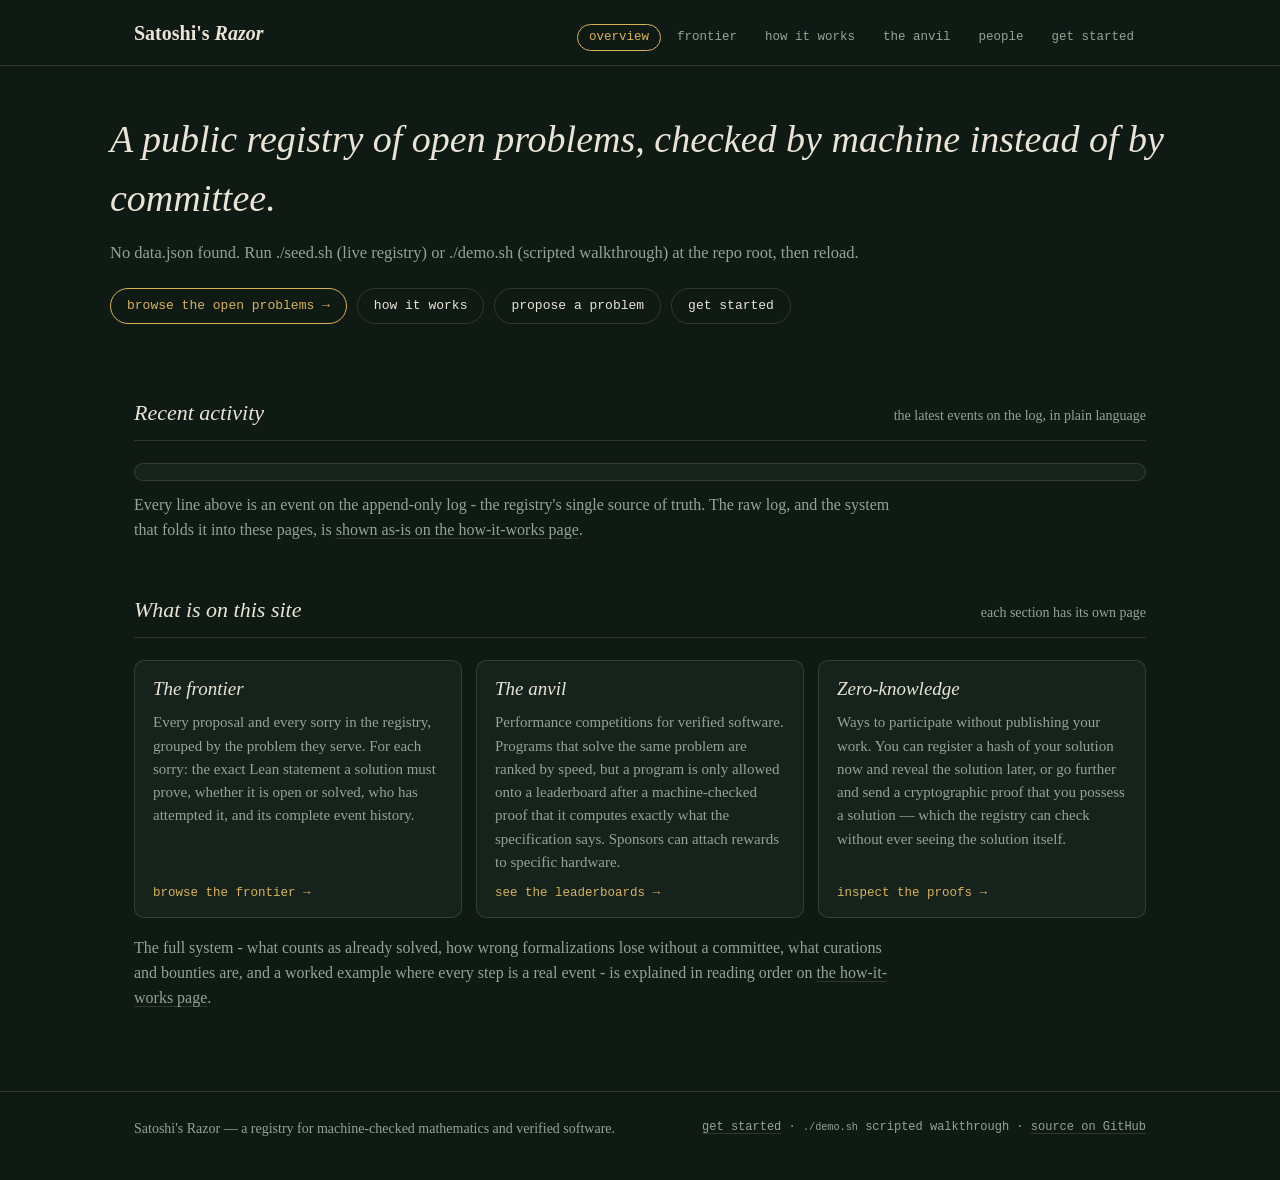
==== commit a6a97306: "Honesty, clarity, and browser participation: the site audit tranche An outside-eyes pass over the wh" ====
--- a/site/index.html
+++ b/site/index.html
@@ -30,6 +30,7 @@
   <div class="cta">
     <a class="primary" href="frontier.html">browse the open problems →</a>
     <a href="how.html">how it works</a>
+    <a href="propose.html">propose a problem</a>
     <a href="download.html">get started</a>
   </div>
   <div class="stats" id="stats"></div>
@@ -74,8 +75,8 @@
       <div class="card">
         <h4>The frontier</h4>
         <p>Every proposal and every sorry in the registry, grouped by the problem they serve. For each sorry:
-        the exact Lean statement a solution must prove, whether it is open or solved, the credits attached,
-        who has attempted it, and its complete event history.</p>
+        the exact Lean statement a solution must prove, whether it is open or solved, who has attempted it,
+        and its complete event history.</p>
         <a class="go" href="frontier.html">browse the frontier →</a>
       </div>
       <div class="card">
@@ -122,25 +123,26 @@
     .filter(p => !(p.statements || []).length && !curationWeight(S, p.id)).length;
   const admitted = S.events.filter(e => e.type === 'verdict' && e.admitted && !eventIsTest(S, e)).length;
   // The numbers a visitor can act on come first; a zero is not a headline,
-  // so zero-valued stats are dropped rather than displayed.
+  // so zero-valued stats are dropped rather than displayed. A stat with a
+  // href is an invitation, not just a count.
   $('stats').innerHTML = [
     [liveSorries.filter(h => h.status === 'open').length, 'open problems'],
     [pool, 'credits in bounties'],
-    [backlogN, 'theorems awaiting formalization'],
+    [backlogN, 'theorems waiting for a first formalization — claim one', 'frontier.html#backlog'],
     [admitted, 'proofs admitted'],
     [liveProposals.length, 'proposals'],
     [S.events.length, 'events on the log'],
   ].filter(([b]) => b > 0)
-   .map(([b, l]) => `<div class="stat"><b>${b.toLocaleString()}</b>${l}</div>`).join('');
-
-  // An open challenge window is the site's one deadline - show it as one.
+   .map(([b, l, href]) => `<div class="stat"><b>${b.toLocaleString()}</b>${href ? `<a href="${href}">${l}</a>` : l}</div>`).join('');
+
+  // An open reading window is the site's one deadline - show it as one.
   const windows = liveProposals.map(p => ({ p, r: activeRound(S, p) })).filter(x => x.r);
   if (windows.length) {
     const { p, r } = windows[0];
     $('window-line').style.display = '';
     $('window-line').innerHTML = r.phase === 'sealing'
-      ? `◷ challenge window open on ${propLink(p.id)} — ${daysLeft(r.closes_at)} to seal a blind reading`
-      : `◷ challenge window on ${propLink(p.id)} — reveals due, ${daysLeft(r.reveal_by)}`;
+      ? `◷ reading window open on ${propLink(p.id)} — ${daysLeft(r.closes_at)} to seal a blind reading`
+      : `◷ reading window on ${propLink(p.id)} — reveals due, ${daysLeft(r.reveal_by)}`;
   }
 
   // ── the flagship problem: largest registered reduction, drawn as a map ──
--- a/site/razor.css
+++ b/site/razor.css
@@ -369,3 +369,44 @@
 .lb.boardcard { background: var(--surface); border: 1px solid var(--faint); border-radius: 10px;
   padding: 14px 18px 12px; margin-top: 14px; }
 .lb.boardcard .chart { margin-top: 10px; border-top: 1px dashed var(--faint); padding-top: 10px; }
+
+/* a stat whose label is a link is an invitation; keep it quiet until hovered */
+.stat a { color: inherit; text-decoration: underline dotted; text-underline-offset: 3px; }
+.stat a:hover { color: var(--chalk); }
+
+/* get-started details expanders */
+.prose > details { border: 1px solid var(--faint); border-radius: 10px; padding: 10px 16px; margin: 10px 0; background: var(--surface); }
+.prose > details summary { cursor: pointer; font-family: var(--mono); font-size: 13px; color: var(--chalk); padding: 2px 0; }
+.prose > details summary:hover { color: var(--gold); }
+.prose > details[open] summary { margin-bottom: 6px; }
+
+/* one narrow-screen pass: the auto-fill grids already collapse on their own;
+   these are the few fixed-width leftovers that do not */
+@media (max-width: 640px) {
+  .pagehead { padding-top: 18px; }
+  .pagehead h2 { font-size: 24px; }
+  .stats { gap: 14px; }
+  .stat b { font-size: 21px; }
+  .lb .rowbar { grid-template-columns: 92px 1fr 64px; gap: 6px; }
+  .ledger { font-size: 11px; }
+  .cta a { padding: 8px 12px; }
+}
+
+/* browser participation: curate button and the propose form */
+.curate-btn { font-family: var(--mono); font-size: 12.5px; color: var(--gold); background: none;
+  border: 1px solid var(--faint); border-radius: 8px; padding: 6px 12px; cursor: pointer; }
+.curate-btn:hover { border-color: var(--gold); }
+.curate-btn:disabled { opacity: 0.6; cursor: default; }
+.curate-msg { font-family: var(--mono); font-size: 12px; color: var(--muted); margin-left: 10px; }
+form.participate { display: flex; flex-direction: column; gap: 10px; max-width: 620px; }
+form.participate label { font-family: var(--mono); font-size: 12.5px; color: var(--muted); display: flex; flex-direction: column; gap: 4px; }
+form.participate input, form.participate textarea { font: 15px/1.5 var(--serif, serif); color: var(--chalk);
+  background: var(--surface); border: 1px solid var(--faint); border-radius: 8px; padding: 8px 10px; }
+form.participate input:focus, form.participate textarea:focus { outline: none; border-color: var(--gold); }
+form.participate button { align-self: flex-start; font-family: var(--mono); font-size: 13px; color: var(--bg);
+  background: var(--gold); border: none; border-radius: 8px; padding: 9px 16px; cursor: pointer; }
+form.participate button:disabled { opacity: 0.6; cursor: default; }
+form.participate .hp { position: absolute; left: -9999px; height: 0; overflow: hidden; }
+.form-msg { font-family: var(--mono); font-size: 13px; }
+.form-msg.ok { color: var(--gold); }
+.form-msg.bad { color: var(--danger); }
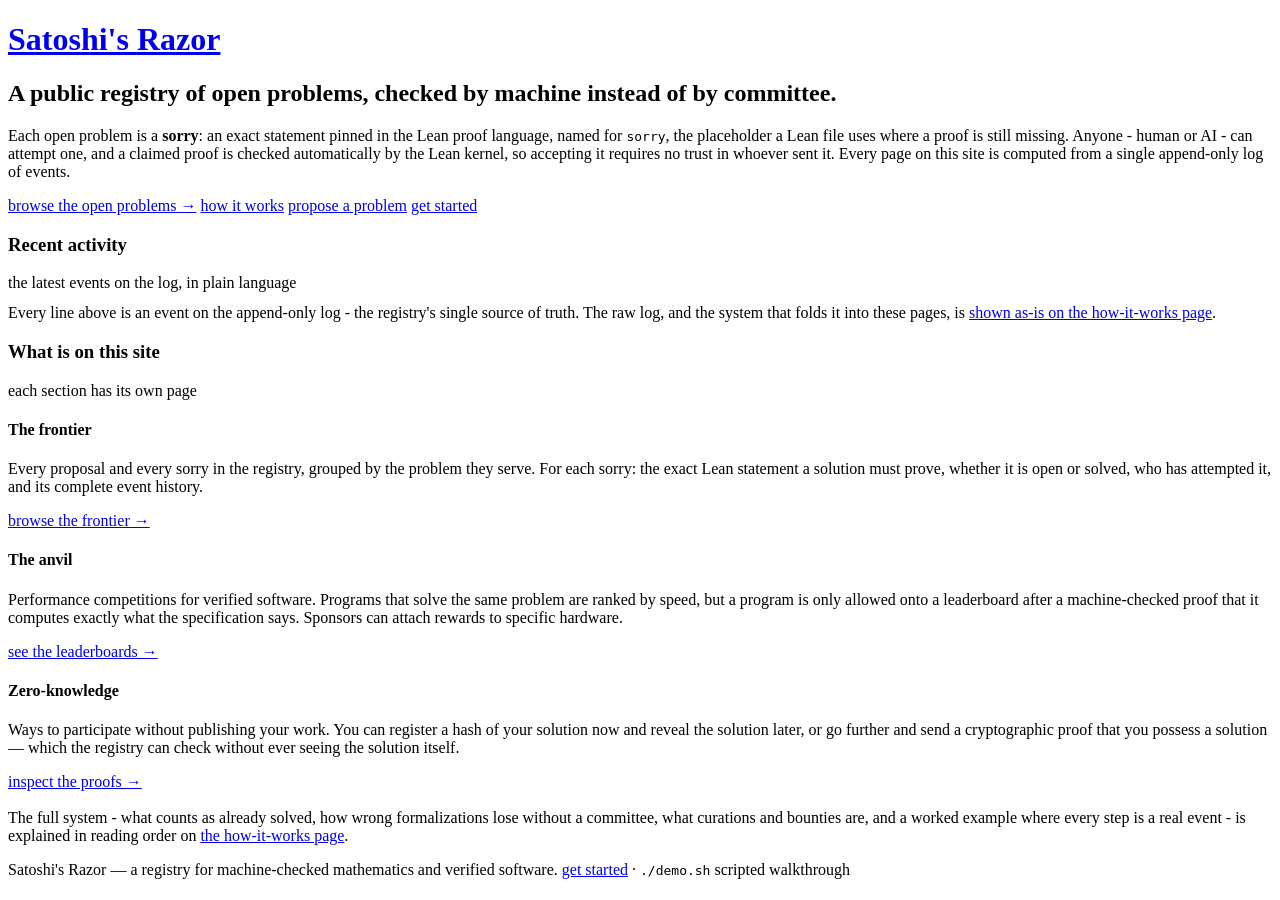
==== commit 159edc41: "Clean URLs: /frontier, /sorry/FLT-000, and friends razor serve now routes paths: every page has a cl" ====
--- a/site/index.html
+++ b/site/index.html
@@ -7,15 +7,15 @@
 <meta name="description" content="A public registry of open formal problems, checked by machine instead of by committee. Anyone - human or AI - can attempt a sorry; admission is a kernel check, recorded on an append-only log.">
 <meta property="og:title" content="Satoshi's Razor — the frontier registry">
 <meta property="og:description" content="A public registry of open formal problems, checked by machine instead of by committee. Anyone - human or AI - can attempt a sorry; admission is a kernel check, recorded on an append-only log.">
-<link rel="icon" type="image/png" sizes="32x32" href="favicon.png">
-<link rel="icon" type="image/svg+xml" href="favicon.svg">
-<link rel="stylesheet" href="razor.css">
+<link rel="icon" type="image/png" sizes="32x32" href="/favicon.png">
+<link rel="icon" type="image/svg+xml" href="/favicon.svg">
+<link rel="stylesheet" href="/razor.css">
 </head>
 <body>
 
 <header class="mast">
   <div class="wrap">
-    <h1><a href="index.html">Satoshi's <span class="razor">Razor</span></a></h1>
+    <h1><a href="/">Satoshi's <span class="razor">Razor</span></a></h1>
     <nav class="pages"></nav>
   </div>
 </header>
@@ -28,10 +28,10 @@
   the Lean kernel, so accepting it requires no trust in whoever sent it. Every page on this site is
   computed from a single append-only log of events.</p>
   <div class="cta">
-    <a class="primary" href="frontier.html">browse the open problems →</a>
-    <a href="how.html">how it works</a>
-    <a href="propose.html">propose a problem</a>
-    <a href="download.html">get started</a>
+    <a class="primary" href="/frontier">browse the open problems →</a>
+    <a href="/how">how it works</a>
+    <a href="/propose">propose a problem</a>
+    <a href="/get-started">get started</a>
   </div>
   <div class="stats" id="stats"></div>
   <div class="window-line" id="window-line" style="display:none"></div>
@@ -57,7 +57,7 @@
     <div class="feed" id="feed"></div>
     <p class="prose" style="margin-top:12px">Every line above is an event on the append-only log - the
     registry's single source of truth. The raw log, and the system that folds it into these pages, is
-    <a href="how.html#log">shown as-is on the how-it-works page</a>.</p>
+    <a href="/how#log">shown as-is on the how-it-works page</a>.</p>
   </div>
 </section>
 
@@ -77,38 +77,38 @@
         <p>Every proposal and every sorry in the registry, grouped by the problem they serve. For each sorry:
         the exact Lean statement a solution must prove, whether it is open or solved, who has attempted it,
         and its complete event history.</p>
-        <a class="go" href="frontier.html">browse the frontier →</a>
+        <a class="go" href="/frontier">browse the frontier →</a>
       </div>
       <div class="card">
         <h4>The anvil</h4>
         <p>Performance competitions for verified software. Programs that solve the same problem are ranked
         by speed, but a program is only allowed onto a leaderboard after a machine-checked proof that it
         computes exactly what the specification says. Sponsors can attach rewards to specific hardware.</p>
-        <a class="go" href="anvil.html">see the leaderboards →</a>
+        <a class="go" href="/anvil">see the leaderboards →</a>
       </div>
       <div class="card">
         <h4>Zero-knowledge</h4>
         <p>Ways to participate without publishing your work. You can register a hash of your solution now
         and reveal the solution later, or go further and send a cryptographic proof that you possess a
         solution — which the registry can check without ever seeing the solution itself.</p>
-        <a class="go" href="zk.html">inspect the proofs →</a>
+        <a class="go" href="/zk">inspect the proofs →</a>
       </div>
     </div>
     <p class="prose" style="margin-top:18px">The full system - what counts as already solved, how wrong
     formalizations lose without a committee, what curations and bounties are, and a worked example where
     every step is a real event - is explained in reading order on
-    <a href="how.html">the how-it-works page</a>.</p>
+    <a href="/how">the how-it-works page</a>.</p>
   </div>
 </section>
 
 <footer>
   <div class="wrap">
     <span>Satoshi's Razor — a registry for machine-checked mathematics and verified software.</span>
-    <span class="right"><a href="download.html">get started</a> · <code>./demo.sh</code> scripted walkthrough</span>
+    <span class="right"><a href="/get-started">get started</a> · <code>./demo.sh</code> scripted walkthrough</span>
   </div>
 </footer>
 
-<script src="razor.js"></script>
+<script src="/razor.js"></script>
 <script>
 loadData(S => {
   const sorries = Object.values(S.sorries);
@@ -128,7 +128,7 @@
   $('stats').innerHTML = [
     [liveSorries.filter(h => h.status === 'open').length, 'open problems'],
     [pool, 'credits in bounties'],
-    [backlogN, 'theorems waiting for a first formalization — claim one', 'frontier.html#backlog'],
+    [backlogN, 'theorems waiting for a first formalization — claim one', '/frontier#backlog'],
     [admitted, 'proofs admitted'],
     [liveProposals.length, 'proposals'],
     [S.events.length, 'events on the log'],
@@ -165,7 +165,7 @@
     // One band per split: parent on the left, its parts to the right.
     const W = 940, bandH = 96, H = splits.length * bandH + 26;
     const color = { open: 'var(--open)', solved: 'var(--solved)' };
-    const node = (id, st, x, y, sub) => `<a href="sorry.html?id=${encodeURIComponent(id)}"><g class="gnode">
+    const node = (id, st, x, y, sub) => `<a href="/sorry/${encodeURIComponent(id)}"><g class="gnode">
       <title>${esc(prettyMath((S.sorries[id] || {}).title || id))}</title>
       <ellipse cx="${x}" cy="${y}" rx="58" ry="24" fill="var(--bg)" stroke="${color[st] || 'var(--muted)'}" stroke-width="1.8"/>
       <text x="${x}" y="${y - 1}" text-anchor="middle">${esc(id)}</text>
@@ -200,7 +200,7 @@
       proof is a machine-checked guarantee that solving the children finishes the whole thing.</p>
       <div class="board" style="margin-top:14px"><svg role="img" viewBox="0 0 ${W} ${H}"
         aria-label="The flagship problem and its registered splits: each split's child sorries and glue sorry, solved ones marked.">${svg}</svg></div>
-      <a class="go" href="sorry.html?id=${encodeURIComponent(featured.id)}">the full record: the exact statement, every split, every attempt →</a>`;
+      <a class="go" href="/sorry/${encodeURIComponent(featured.id)}">the full record: the exact statement, every split, every attempt →</a>`;
   }
 
   // ── start here: the curated, open, genuinely attemptable sorry ──
@@ -231,7 +231,7 @@
       <div class="codeblock">curl -sSf ${esc(origin)}/install.sh | bash   <span class="c"># once — builds the toolchain (details on the get-started page)</span>
 <span class="c"># write the proof in any .lean file, then:</span>
 ${cmd}</div>
-      <a class="go" href="sorry.html?id=${encodeURIComponent(starter.id)}">the exact statement this must prove, character for character →</a>`;
+      <a class="go" href="/sorry/${encodeURIComponent(starter.id)}">the exact statement this must prove, character for character →</a>`;
   }
 
   renderFeedInto('feed', S, 10);
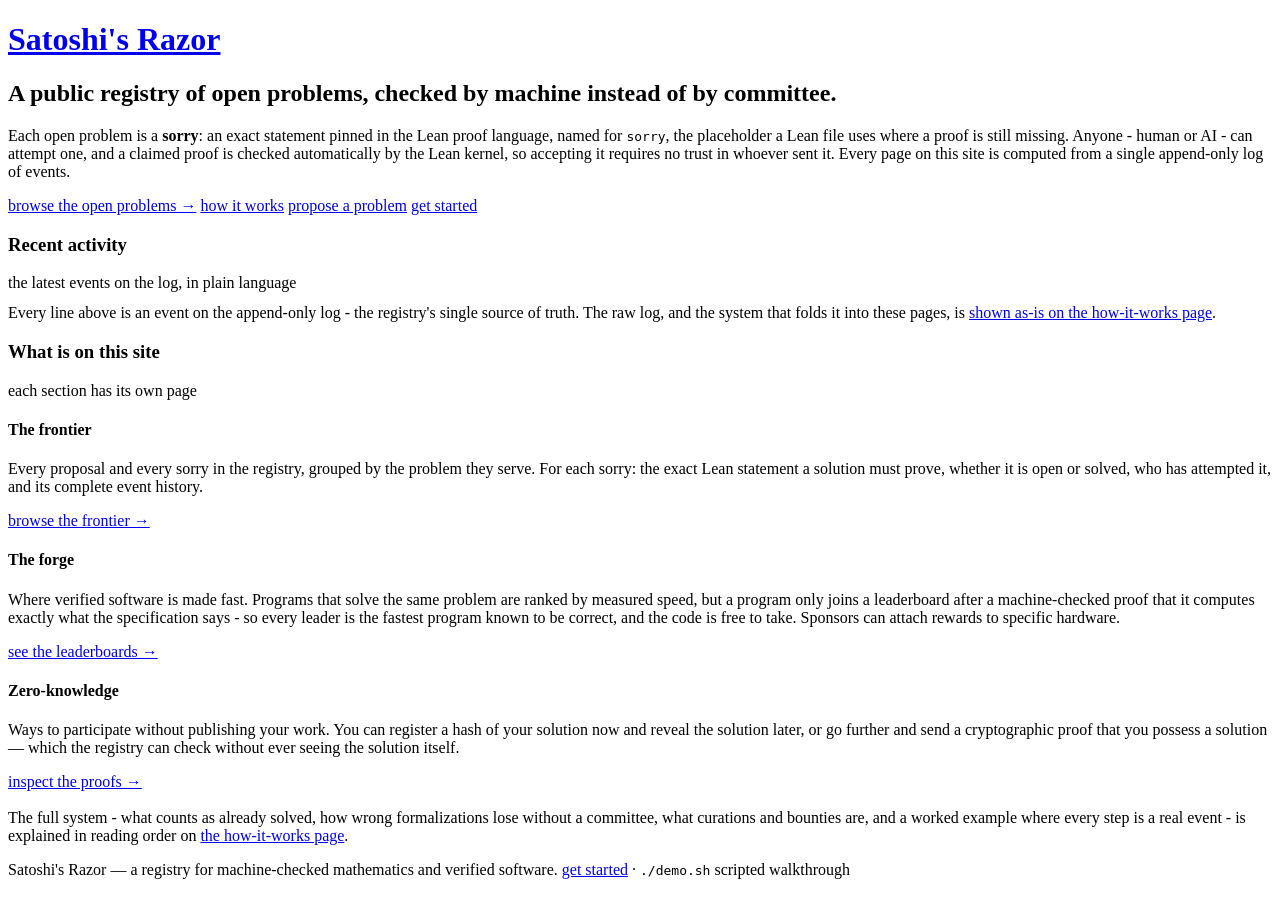
==== commit e0ecafe5: "Rename the anvil to the forge, reframe around the mission The user-facing name is now "the forge": a" ====
--- a/site/index.html
+++ b/site/index.html
@@ -80,11 +80,12 @@
         <a class="go" href="/frontier">browse the frontier →</a>
       </div>
       <div class="card">
-        <h4>The anvil</h4>
-        <p>Performance competitions for verified software. Programs that solve the same problem are ranked
-        by speed, but a program is only allowed onto a leaderboard after a machine-checked proof that it
-        computes exactly what the specification says. Sponsors can attach rewards to specific hardware.</p>
-        <a class="go" href="/anvil">see the leaderboards →</a>
+        <h4>The forge</h4>
+        <p>Where verified software is made fast. Programs that solve the same problem are ranked by
+        measured speed, but a program only joins a leaderboard after a machine-checked proof that it
+        computes exactly what the specification says - so every leader is the fastest program known to
+        be correct, and the code is free to take. Sponsors can attach rewards to specific hardware.</p>
+        <a class="go" href="/forge">see the leaderboards →</a>
       </div>
       <div class="card">
         <h4>Zero-knowledge</h4>
